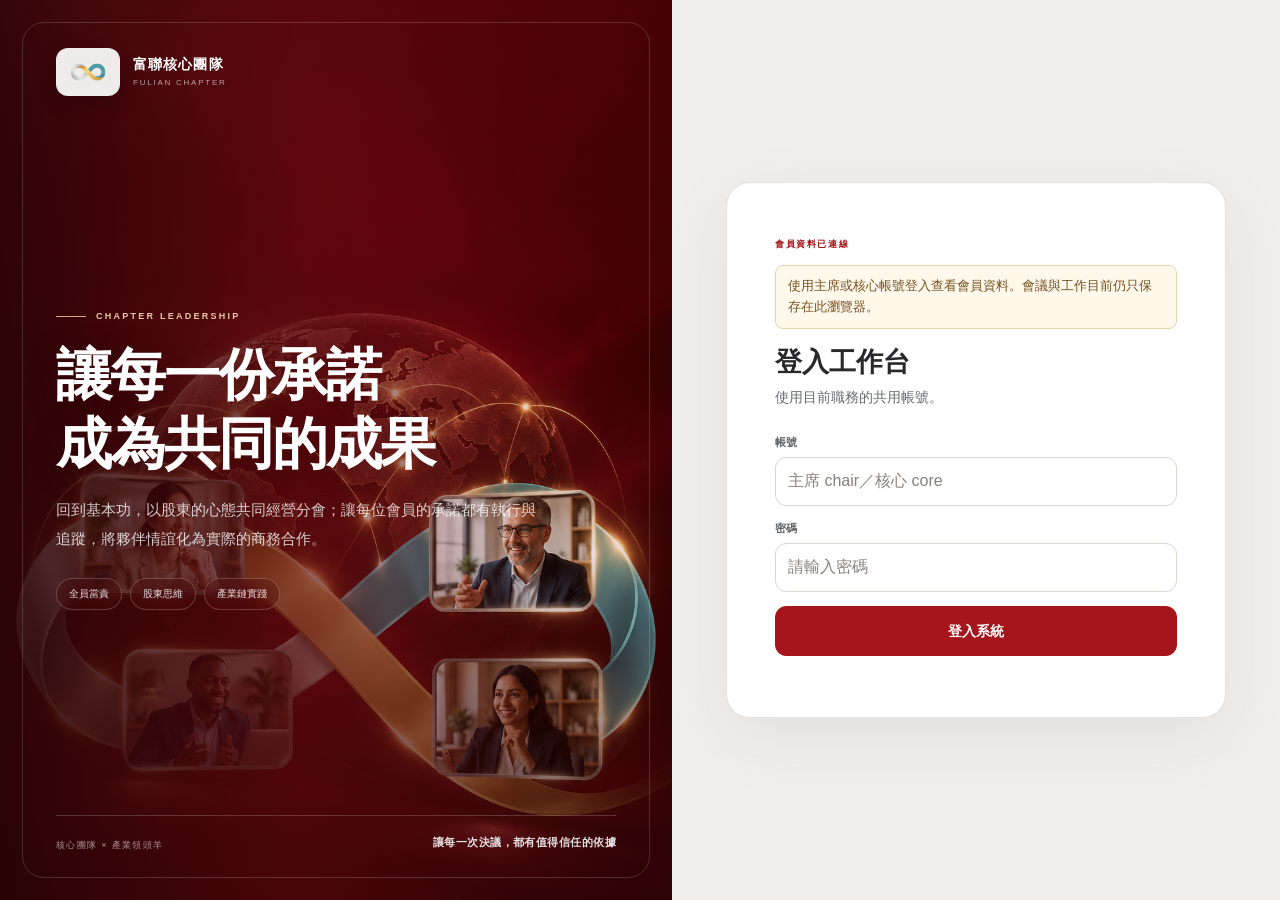
==== dashboard.html @ 9e3bb780 "Add chairman login and read-only member data" ====
<!doctype html>
<html lang="zh-Hant">
<head>
  <meta charset="utf-8"><meta name="viewport" content="width=device-width,initial-scale=1">
  <meta name="theme-color" content="#a91419">
  <meta http-equiv="Content-Security-Policy" content="default-src 'self'; script-src 'self'; style-src 'self'; img-src 'self' data:; connect-src https://fahrblkukuhgveiptufn.supabase.co; form-action 'none'; base-uri 'none'">
  <title>主頁儀表板｜富聯核心團隊</title>
  <link rel="icon" href="assets/images/fulian-favicon.png">
  <link rel="stylesheet" href="member-data.css?v=0825ac26d2aa"><link rel="stylesheet" href="release-preview.css?v=39c7cad80e09">
  <link rel="stylesheet" href="dashboard-base.css?v=181aa69a3d23"><link rel="stylesheet" href="announcement-board.css?v=3326a0ef3b85"><link rel="stylesheet" href="dashboard.css?v=f2880ca22e4e"><link rel="stylesheet" href="work-boards.css?v=79ee6f6ba7a9"><link rel="stylesheet" href="card-details.css?v=7a8b37bf23b4"><link rel="stylesheet" href="meeting-workspace.css?v=5da24da64196">
  <script src="chair-auth.js?v=abb801f273bf" defer></script><script src="member-data.js?v=5502738f359d" defer></script><script src="preview-session.js?v=c86554d1925e" defer></script><script src="card-model.js?v=4b19786f4772" defer></script><script src="power-of-one.js?v=94ed222419ba" defer></script><script src="meeting-model.js?v=e3b89f769939" defer></script><script src="term-kpi.js?v=9efe5528651f" defer></script><script src="consensus-settings.js?v=2dae36c5f604" defer></script><script src="dashboard-store.js?v=588e5dc48e0c" defer></script><script src="training-catalog-snapshot.js?v=cde7b402d5a1" defer></script><script src="calendar-model.js?v=c53b80fc2b59" defer></script><script src="board-model.js?v=e3a85f070fed" defer></script><script src="delete-confirmation.js?v=cc80c4fe2883" defer></script><script src="work-boards.js?v=c94b4dd5fa50" defer></script><script src="card-details.js?v=e7ee0c03b4df" defer></script><script src="meeting-workspace.js?v=da2520cdf93f" defer></script><script src="term-kpi-ui.js?v=50f4f9090bc4" defer></script><script src="home-layout.js?v=fbf6bdad71d6" defer></script><script src="dashboard.js?v=e866b21deeb6" defer></script>
</head>
<body>
  <a class="skip-link" href="#mainContent">跳到頁面內容</a>
  <div class="app-shell" id="appShell">
    <aside class="sidebar" id="sidebar" aria-label="工具列">
      <div class="brand"><img src="assets/images/fulian-favicon.png" alt="富聯分會"><div class="brand-words"><strong>富聯核心團隊</strong><small>工作協作平台</small></div><button class="close-menu" id="closeMenu" aria-label="關閉選單">×</button></div>
      <nav class="main-nav" aria-label="主要功能">
        <p class="nav-label">日常工作</p>
        <a class="nav-item active" href="#home" title="主頁儀表板"><span class="nav-icon">總</span><b>主頁儀表板</b></a>
        <a class="nav-item" href="#tasks" title="工作案件"><span class="nav-icon">工</span><b>工作案件</b><em id="navTasks">0</em></a>
        <a class="nav-item" href="#meetings" title="會議案件"><span class="nav-icon">會</span><b>會議案件</b><em id="navMeetings">0</em></a>
        <a class="nav-item" href="#calendar" title="工作月曆"><span class="nav-icon">曆</span><b>工作月曆</b></a>
        <details class="workspaces-nav" id="workspacesNav"><summary aria-controls="unitNav"><span>各執掌工作區</span><span class="workspace-group-chevron" aria-hidden="true">⌄</span></summary><div id="unitNav"></div></details>
        <p class="nav-label">資源與管理</p>
        <a class="nav-item" href="#members" title="會員狀態"><span class="nav-icon">員</span><b>會員狀態</b></a>
        <a class="nav-item" href="#resources" title="常用資源"><span class="nav-icon">常</span><b>常用資源</b></a>
        <a class="nav-item" href="#updates" title="系統更新"><span class="nav-icon">版</span><b>系統更新</b></a>
        <a class="nav-item" href="#settings" title="系統設定"><span class="nav-icon">設</span><b>系統設定</b></a>
      </nav>
      <div class="sidebar-foot"><span class="user-avatar" aria-hidden="true">人</span><div class="identity-words"><strong data-identity></strong><small data-role></small></div><button id="logout" title="登出">登出</button></div>
    </aside>
    <main class="workspace">
      <header class="topbar">
        <button class="menu-button" id="toggleSidebar" aria-label="收起工具列" aria-expanded="true" aria-controls="sidebar" title="收起工具列"><span aria-hidden="true">☰</span><span class="sidebar-toggle-label" aria-hidden="true">收起選單</span></button>
        <div class="page-heading"><small>富聯分會・核心團隊</small><strong id="pageName">主頁儀表板</strong></div>
        <div class="top-actions">
          <button class="guide-help-button" id="help" title="所在頁面教學"><span class="guide-icon">?</span><span class="tool-label">操作教學</span></button>
          <button class="release-trigger" id="version" title="查看版本更新">v0.6<span class="local-label"> 會員唯讀</span></button>
          <div class="role-switch"><span class="tool-label">登入身分</span><b data-identity></b><span data-role class="role-detail"></span></div>
          <button class="notice" id="bell" aria-label="開啟通知中心" aria-expanded="false" aria-controls="notificationPanel"><svg viewBox="0 0 24 24" aria-hidden="true"><path d="M18 8a6 6 0 0 0-12 0c0 7-3 7-3 9h18c0-2-3-2-3-9M10 21h4"/></svg><span id="noticeCount" hidden></span></button>
          <aside class="notification-panel" id="notificationPanel" hidden aria-label="通知中心"><header><strong>通知中心</strong><button id="readAll" class="text-button">全部已讀</button></header><p class="muted tiny">本機工作提醒</p><div id="notificationList"></div></aside>
        </div>
      </header>
      <div class="storage-alert" id="storageAlert" role="alert" hidden></div>
      <p class="release-preview-note release-preview-bar">會員資料已連線。會議與工作仍只保存在目前瀏覽器，尚未多人同步；可至「系統設定」匯出備份。</p>
      <div class="content" id="mainContent" tabindex="-1">
        <section id="meetingWorkspace" data-section="meeting" aria-label="會議紀錄與工作安排" hidden></section>
        <section id="unitContent" class="unit-content" data-section="units" hidden></section>
        <section class="panel announcement-board" data-section="board" aria-labelledby="boardTitle"><div class="announcement-head"><div><small>TEAM NOTICE BOARD</small><h2 id="boardTitle">核心團隊留言板</h2></div><span>本機保存</span></div><div class="announcement-layout"><form class="announcement-compose" id="messageForm"><label for="messageInput">留下公告、提醒或交接資訊</label><textarea id="messageInput" maxlength="1000" required placeholder="輸入想留給團隊的內容…"></textarea><footer><button type="submit">發布留言</button><small id="messageLength">0／1000</small><span data-identity></span></footer></form><div class="announcement-list" id="messageList" aria-live="polite"></div></div></section>
        <section class="month-hero home-overview" data-section="hero"><div><span class="eyebrow" id="overviewPeriod"></span><h1>工作總覽</h1></div><div class="hero-summary"><div><small>待完成工作</small><strong id="taskCount">0</strong><span>項工作</span></div><div><small>待開會議</small><strong id="meetingCount">0</strong><span>場會議</span></div><div class="warning"><small>需協助</small><strong id="helpCount">0</strong><span>項工作</span></div></div></section>
        <section id="termKpiPanel" class="panel kpi-panel" data-section="kpi" aria-label="本屆 KPI 目標"></section>
        <section id="powerOfOnePanel" class="panel power-panel" data-section="power" aria-label="本期 Power of One"></section>
        <section class="panel status-panel" data-section="members"><div class="panel-head"><div><small>MEMBER STATUS</small><h2>最新會員狀態</h2></div><span class="connection-label">尚未連接</span></div><div class="status-body"><div class="donut empty-donut" aria-label="尚無會員數據"><div><strong>—</strong><span>會員資料待連接</span></div></div><div class="legend"><div><i class="green"></i><span>綠燈</span><strong>—</strong><small>—</small></div><div><i class="yellow"></i><span>黃燈</span><strong>—</strong><small>—</small></div><div><i class="red"></i><span>紅燈</span><strong>—</strong><small>—</small></div><div><i class="black"></i><span>黑燈／灰燈</span><strong>—</strong><small>—</small></div></div></div><div class="panel-note"><b>資料更新：—</b><span>分會整體燈號人數與比例，待連接會員委員會資料。</span></div></section>
        <section class="panel calendar-panel" data-section="calendar"><div class="panel-head"><div><small>WORK CALENDAR</small><h2>工作月曆</h2></div><div class="calendar-tools"><button data-calendar-move="-1" aria-label="上個月">‹</button><button id="calendarToday">今天</button><button data-calendar-move="1" aria-label="下個月">›</button></div></div><div class="calendar-title"><strong id="calendarTitle"></strong><div class="calendar-legend" aria-label="月曆類別顏色"><span data-calendar-kind="task">工作</span><span data-calendar-kind="meeting">會議</span><span data-calendar-kind="activity">活動</span><span data-calendar-kind="regular">例會</span><span data-calendar-kind="training">課程</span></div></div><div class="calendar-layout"><div class="calendar-grid" id="calendarGrid" aria-label="工作月曆"></div><aside class="day-agenda"><h3 id="dayTitle"></h3><div id="dayList"></div><div class="day-actions"><button class="text-button" id="dayTask">＋ 工作</button><button class="text-button" id="dayMeeting">＋ 會議</button></div></aside></div><p class="muted tiny" id="unscheduled"></p><p class="muted tiny" id="trainingCatalogStatus"></p></section>
        <section class="panel cases-panel" data-section="tasks"><div class="panel-head"><div><small>WORK CASES</small><h2>工作案件</h2></div><button class="primary small-button" data-new="task">＋ 新增工作</button></div><div class="list-tools"><input id="taskSearch" type="search" aria-label="搜尋工作" placeholder="搜尋工作、負責職務…"><div class="filters" id="taskFilters"><button data-filter="pending" class="active">待處理</button><button data-filter="mine">我的工作</button><button data-filter="help">需協助</button><button data-filter="done">已完成</button><button data-filter="all">全部</button></div></div><div class="record-list" id="taskList"></div></section>
        <section class="panel cases-panel" data-section="meetings"><div class="panel-head"><div><small>MEETING CASES</small><h2>會議案件</h2></div><button class="primary small-button" data-new="meeting">＋ 新增會議</button></div><div class="list-tools"><input id="meetingSearch" type="search" aria-label="搜尋會議" placeholder="搜尋會議、召集職務…"><select id="meetingFilter" aria-label="會議狀態"><option value="pending">待處理</option><option value="follow">待追蹤</option><option value="done">已結束</option><option value="all">全部</option></select></div><div class="record-list" id="meetingList"></div></section>
        <section class="panel" data-section="resources" hidden><div class="panel-head"><div><small>TEAM RESOURCES</small><h2>常用資源</h2></div><button class="primary small-button" id="newLink">＋ 新增連結</button></div><div id="resourceList"></div></section>
        <section class="panel" data-section="updates" hidden><div class="panel-head"><div><small>RELEASE NOTES</small><h2>系統更新</h2></div></div><article class="release-copy"><h3>共識設定與後續連動</h3><p class="muted">2026-09-23</p><p>活動日期儲存後進月曆；會前會沿用共識時段；交接項目可排序並帶入新會議草稿。Power of One可在議程內直接設定首頁顯示。</p><hr><h3>共識 KPI 與各執掌目標</h3><p class="muted">2026-09-23</p><p>KPI 直接填九項數字，修改後隨會議儲存並更新首頁；各執掌的看見與職務目標分開填寫。</p><hr><h3>留言板移到首頁最上方</h3><p class="muted">2026-09-22</p><p>進入首頁先看核心團隊留言板，其後為工作總覽、本屆 KPI 與 Power of One。</p><hr><h3>首頁閱讀精簡</h3><p class="muted">2026-09-22</p><p>工作總覽改為短列；KPI按分會規模、商務活動、會員經營分組，名稱與數值同列，九項持續可見。</p><hr><h3>本屆 KPI 目標</h3><p class="muted">2026-09-22 · 本機試看</p><p>首頁常駐九項本屆目標。點設定目標即可填寫，未定項目可留空；儲存後同步首頁，修改紀錄保留。此區顯示目標值，尚未接入實績。</p><hr><h3>首頁 Power of One</h3><p class="muted">2026-09-22 · 本機試看</p><p>會議內新增 Power of One 設定。填主題、期間與具體行動，勾選在首頁顯示並儲存後，首頁呈現本期重點；也能查看即將開始、過往設定及來源會議。</p><hr><h3>會議專屬頁面</h3><p class="muted">2026-09-21</p><p>開啟會議後進入完整頁面，議程與紀錄隨頁面展開。可返回原入口，離開前若有未儲存內容會先提醒。</p><hr><h3>看板與卡片刪除防護</h3><p class="muted">2026-09-21 · 本機試看</p><p>看板設定及卡片更多操作新增刪除入口。顯示影響並輸入完整名稱後才可永久刪除；非空看板及會議來源卡片先保護。卡片刪除會同步移除對應工作與月曆項目，目前無復原功能。</p><hr><span class="status-pill blue">v0.5 · 本機試看</span><h3>會議議程與工作安排</h3><p class="muted">2026-09-18</p><p>會前會與會後會開啟即有各執掌議程；每個議程有獨立填寫區，可新增紀錄，按需加入標籤、例會場次及協作單位。儲存後安排進對應執掌的工作區，與工作清單、月曆共用進度，並能回查來源議程。</p><p>會後會模板為可修改起點。本機保存，尚無跨裝置或正式多人協作。</p><hr><span class="status-pill blue">v0.4 · 本機試看</span><h3>卡片詳情與工作區收合</h3><p class="muted">2026-09-17</p><p>卡片採內容／留言與活動的雙欄介面，加入標籤、起訖日期、待辦清單、成員、附件、封面、移動與複製；卡片正面顯示摘要。各執掌工作區可整組收合，預設只占一行。</p><p>本機附件單檔 750 KB、合計 2 MB；大型檔案可附連結。成員與留言尚無正式帳號權限或網路通知。</p><hr><span class="status-pill blue">v0.3 · 本機試看</span><h3>各執掌工作看板</h3><p class="muted">2026-09-17</p><p>主席與七個核心職務各有工作區，可展開看板、成員與設定。建立封面看板、自訂清單、原位新增卡片、拖曳排序及跨欄移動；卡片共用原工作案件與月曆資料。</p><p>本機成員名單不會開通帳號；正式權限與多人同步尚未啟用。</p><hr><span class="status-pill blue">v0.2 · 本機試看</span><h3>主控板與工作總覽</h3><p class="muted">2026-09-12</p><p>延續委員會的可收縮工具列及頂部工具；加入留言板、會員狀態版位、工作月曆、工作與會議案件。</p><ul><li>留言板只保留在主頁，移除左側主選單入口。</li><li>最新會員狀態以分會整體紅綠燈人數與比例為主，預留資料更新日期；未串接時顯示「—」。</li><li>工作與會議可新增、更新並連動月曆；會議可安排保留來源的後續工作。</li></ul><p>留言、案件與資源保存在目前瀏覽器。正式登入、會員資料串接及多人同步尚未啟用。</p><hr><strong>v0.1 · 登入與品牌視覺</strong><p>四類身分試看、無限商機主視覺與本屆主軸文案。</p></article></section>
        <section class="panel" data-section="settings" hidden><div class="panel-head"><div><small>SETTINGS</small><h2>系統設定</h2></div></div><div class="settings-row"><div><h3>本機資料</h3><p class="muted">包含此新版的留言、案件、資源、看板與單位協作名單。</p></div><button class="secondary" id="exportData">匯出備份</button></div><div class="settings-row"><div><h3>首頁排列</h3><p class="muted">按住標題區或 ⠿ 拖移，手機長按；此瀏覽器依所選身分記住排列。</p></div><button class="secondary" id="homeLayoutReset">恢復預設排列</button></div><div class="settings-row"><div><h3>目前身分</h3><p><strong data-identity></strong> · <span data-role></span></p><p class="muted">正式帳號登入；核心職務由本人選擇。會議與工作尚未雲端共用。</p></div></div></section>
      </div>
    </main>
  </div>
  <button class="scrim" id="scrim" aria-label="關閉工具列"></button>
  <dialog id="editor" aria-labelledby="editorTitle"><header class="dialog-head"><div><small id="editorType"></small><h2 id="editorTitle"></h2></div><button class="icon-button" id="closeEditor" aria-label="關閉編輯">×</button></header><form id="editorForm"><div id="editorFields" class="editor-fields"></div><p id="editorError" class="error" role="alert"></p><footer class="dialog-foot"><button type="button" class="danger-button" id="deleteTask" hidden>刪除工作</button><button type="button" class="text-button" id="meetingToTask" hidden>＋ 安排後續工作</button><span></span><button type="button" class="secondary" id="cancelEditor">取消</button><button class="primary" type="submit">儲存</button></footer></form></dialog>
  <dialog id="termKpiEditor" aria-labelledby="termKpiTitle"></dialog>
  <dialog id="cardDetail" aria-label="工作卡片詳情"></dialog>
  <dialog id="boardEditor" aria-labelledby="boardEditorTitle"><header class="dialog-head"><h2 id="boardEditorTitle"></h2><button class="icon-button" id="closeBoardEditor" aria-label="關閉看板編輯">×</button></header><form id="boardEditorForm"><div id="boardEditorFields" class="editor-fields"></div><p id="boardEditorError" class="error" role="alert"></p><footer class="dialog-foot"><button type="button" class="danger-button" id="deleteBoard" hidden>刪除看板</button><button type="button" class="secondary" id="cancelBoardEditor">取消</button><button class="primary" type="submit">儲存</button></footer></form></dialog>
  <dialog id="trainingDialog" aria-labelledby="trainingTitle"><header class="dialog-head"><h2 id="trainingTitle">培訓資訊</h2><button class="icon-button" id="closeTraining" aria-label="關閉培訓資訊">×</button></header><div id="trainingContent" class="help-content"></div></dialog>
  <dialog id="helpDialog" aria-labelledby="helpTitle"><header class="dialog-head"><h2 id="helpTitle">所在頁面教學</h2><button class="icon-button" id="closeHelp" aria-label="關閉教學">×</button></header><div id="helpContent" class="help-content"></div></dialog>
  <p class="toast" id="toast" role="status" hidden></p>
</body>
</html>
---- member-data.css ----
.member-totals{display:flex;gap:10px 18px;align-items:center;flex-wrap:wrap;margin:12px 0}.member-totals>span{font-size:13px}.light-0{color:#1b7251}.light-1{color:#876318}.light-2{color:#b02029}.member-directory{margin-top:14px}.member-directory>summary{cursor:pointer;font-weight:650;padding:10px 0}.member-search{display:grid;gap:6px;max-width:360px;margin:10px 0;font-size:13px}.member-search input{border:1px solid #d9dfe5;border-radius:7px;padding:10px;font:inherit;width:100%}.member-table-scroll{overflow:auto;max-width:100%}.member-table{border-collapse:collapse;width:100%;font-size:13px;white-space:nowrap}.member-table th,.member-table td{padding:10px 12px;border-bottom:1px solid #e8eaed;text-align:right}.member-table th:first-child,.member-table td:nth-child(2){text-align:left}.member-table thead{background:#f4f5f7}.member-table tbody th{font-weight:600}.status-panel{min-width:0}#loginError{color:#a91419;line-height:1.5;font-size:13px}
---- release-preview.css ----
.release-preview-note{margin:12px 0;padding:10px 12px;border:1px solid #e8d2ac;border-radius:8px;background:#fff8eb;color:#755222;font-size:13px;line-height:1.6;overflow-wrap:anywhere}
.release-preview-bar{margin:12px 24px 0;flex-shrink:0}
@media(max-width:640px){.release-preview-bar{margin:10px 12px 0;font-size:12px}}
---- dashboard-base.css ----
:root{--red:#a91419;--red2:#d62d35;--ink:#25272a;--muted:#747980;--line:#e7e5e2;--bg:#f4f3f0;--paper:#fff;--green:#2e8a61;--yellow:#d49a28;--shadow:0 12px 35px rgba(36,31,25,.06)}*{box-sizing:border-box}html{scroll-behavior:smooth}body{margin:0;background:var(--bg);color:var(--ink);font:400 14px/1.6 "Noto Sans TC",sans-serif}.app-shell{min-height:100vh;display:grid;grid-template-columns:278px minmax(0,1fr)}.sidebar{height:100vh;position:sticky;top:0;background:#242628;color:#fff;padding:22px 17px;display:flex;flex-direction:column;overflow:auto;z-index:40}.brand{display:flex;align-items:center;gap:11px;padding:2px 7px 21px;border-bottom:1px solid #3a3d40}.brand-mark{width:42px;height:42px;border-radius:13px;display:grid;place-items:center;background:linear-gradient(145deg,#df383d,#8f1015);font-size:19px;font-weight:800;box-shadow:0 8px 18px #0003}.brand strong,.brand small{display:block}.brand strong{font-size:15px}.brand small{font-size:11px;color:#9ea2a6}.close-menu{display:none;margin-left:auto;border:0;background:none;color:#fff;font-size:25px}.main-nav{margin-top:15px}.nav-label{margin:18px 11px 7px;color:#777d82;font-size:10px;font-weight:800;letter-spacing:.13em}.nav-item{min-height:43px;padding:8px 10px;border-radius:11px;display:grid;grid-template-columns:29px 1fr auto;align-items:center;gap:7px;color:#b8bdc0;text-decoration:none;cursor:pointer}.nav-item b{font-size:13px;font-weight:600}.nav-item:hover,.nav-item.active,.nav-group[open]>summary{background:#34373a;color:#fff}.nav-item.active{box-shadow:inset 3px 0 var(--red2)}.nav-icon{width:25px;height:25px;border-radius:8px;display:grid;place-items:center;border:1px solid #4b4f52;font-size:10px;font-weight:800}.nav-item.active .nav-icon{background:var(--red);border-color:var(--red)}.nav-item em{min-width:20px;height:20px;border-radius:99px;display:grid;place-items:center;background:#4a3134;color:#f1a7ac;font-size:10px;font-style:normal}.nav-item i{font-style:normal;color:#777}.nav-group summary{list-style:none}.nav-group summary::-webkit-details-marker{display:none}.subnav{margin:3px 0 7px 45px;border-left:1px solid #45494c;padding-left:11px;display:grid}.subnav a{padding:8px 7px;color:#aeb2b5;text-decoration:none;font-size:12px;border-radius:7px}.subnav a:hover{color:#fff;background:#303336}.subnav a.disabled{opacity:.48;cursor:default}.subnav small{font-size:9px;color:#777}.role-tag{border:1px solid #66585a;color:#c7a4a6;border-radius:6px;padding:1px 5px;font-size:9px}.sidebar-foot{margin-top:auto;padding:16px 8px 0;border-top:1px solid #3a3d40;display:flex;align-items:center;gap:10px}.user-avatar{width:35px;height:35px;border-radius:50%;display:grid;place-items:center;background:#efe0d9;color:#8d1820;font-weight:800}.sidebar-foot strong,.sidebar-foot small{display:block}.sidebar-foot strong{font-size:12px}.sidebar-foot small{color:#8e9396;font-size:10px}.sidebar-foot button{margin-left:auto;border:0;background:none;color:#8e9396}.workspace{min-width:0}.topbar{height:72px;position:sticky;top:0;z-index:30;background:#f4f3f0e8;backdrop-filter:blur(16px);border-bottom:1px solid #e3e0dc;display:flex;align-items:center;padding:0 32px}.menu-button{display:none;border:0;background:none;font-size:20px}.page-heading small,.page-heading strong{display:block}.page-heading small{font-size:10px;color:var(--muted)}.page-heading strong{font-size:16px}.top-actions{margin-left:auto;display:flex;align-items:center;gap:12px}.demo-badge{background:#f5e4c7;color:#8a5e19;border-radius:99px;padding:5px 9px;font-size:10px;font-weight:800}.role-switch{display:flex;align-items:center;gap:7px;color:var(--muted);font-size:11px}.role-switch select{border:1px solid #ddd9d4;background:#fff;border-radius:9px;padding:7px 26px 7px 9px;font:600 12px inherit}.notice{width:36px;height:36px;border:1px solid #ddd9d4;border-radius:10px;background:#fff;color:#777;position:relative}.notice span{position:absolute;right:-4px;top:-5px;min-width:17px;height:17px;border-radius:20px;background:var(--red2);color:#fff;font-size:9px;display:grid;place-items:center}.content{max-width:1500px;margin:auto;padding:28px 32px 70px}.month-hero{border-radius:22px;background:linear-gradient(125deg,#761015,#aa151b 64%,#c52327);color:#fff;padding:30px 34px;display:flex;align-items:center;justify-content:space-between;gap:30px;box-shadow:0 18px 42px #8d171c26;position:relative;overflow:hidden}.month-hero:after{content:"07";position:absolute;right:35%;top:-69px;font-size:210px;line-height:1;font-weight:800;color:#fff1}.eyebrow{font-size:9px;letter-spacing:.18em;color:#f2babd;font-weight:800}.month-hero h1{font-size:clamp(28px,3vw,42px);line-height:1.2;margin:7px 0}.month-hero p{margin:0;color:#f0cfd1}.hero-summary{display:flex;position:relative;z-index:1;border:1px solid #ffffff29;background:#ffffff13;border-radius:17px;padding:14px}.hero-summary>div{min-width:112px;padding:3px 17px;border-right:1px solid #ffffff25}.hero-summary>div:last-child{border:0}.hero-summary small,.hero-summary span{display:block;color:#e9c7c9;font-size:10px}.hero-summary strong{font-size:28px}.hero-summary .warning strong{color:#ffd173}.metrics{display:grid;grid-template-columns:repeat(4,1fr);gap:14px;margin:18px 0}.metrics article{background:#fff;border:1px solid var(--line);border-radius:16px;padding:18px;display:flex;align-items:center;gap:13px;box-shadow:var(--shadow)}.metric-icon{width:42px;height:42px;border-radius:13px;display:grid;place-items:center;font-weight:800;background:#f0eded}.metric-icon.members{background:#eee9f7;color:#7259a3}.metric-icon.renewal{background:#f8e9e9;color:var(--red)}.metric-icon.applicant{background:#e9f4ef;color:#247654}.metric-icon.care{background:#fff1d8;color:#9c6716}.metrics small,.metrics strong,.metrics p{display:block}.metrics small{color:var(--muted);font-size:11px}.metrics strong{font-size:25px;line-height:1.2}.metrics p{font-size:10px;color:#8b9095;margin:3px 0 0}.dashboard-grid{display:grid;grid-template-columns:minmax(0,1.12fr) minmax(370px,.88fr);gap:16px}.panel{background:#fff;border:1px solid var(--line);border-radius:18px;padding:22px;box-shadow:var(--shadow)}.panel-head{display:flex;align-items:flex-start;gap:15px;margin-bottom:18px}.panel-head>div:first-child{margin-right:auto}.panel-head small{font-size:9px;letter-spacing:.13em;color:#a4a0a0;font-weight:800}.panel-head h2{font-size:18px;margin:2px 0}.panel-head button,.panel-head>span{border:0;background:none;color:var(--red);font:700 11px inherit;padding:6px;cursor:pointer}.status-body{display:flex;align-items:center;gap:36px;padding:4px 16px 14px}.donut{width:160px;height:160px;flex:0 0 160px;border-radius:50%;display:grid;place-items:center;background:conic-gradient(var(--green) 0 51%,var(--yellow) 51% 81%,#c94147 81% 94%,#36393d 94%);position:relative}.donut:before{content:"";position:absolute;inset:22px;background:#fff;border-radius:50%}.donut div{position:relative;text-align:center}.donut strong,.donut span{display:block}.donut strong{font-size:31px;line-height:1.1}.donut span{font-size:10px;color:var(--muted)}.legend{flex:1;display:grid;gap:9px}.legend>div{display:grid;grid-template-columns:10px 1fr 30px 36px;gap:8px;align-items:center;border-bottom:1px solid #f0eeeb;padding:6px 0}.legend i{width:8px;height:8px;border-radius:50%}.legend i.green{background:var(--green)}.legend i.yellow{background:var(--yellow)}.legend i.red{background:#c94147}.legend i.black{background:#36393d}.legend span{font-size:12px}.legend strong{font-size:14px}.legend small{font-size:10px;color:var(--muted)}.panel-note{background:#f7f5f2;border-radius:11px;padding:11px 13px;font-size:11px}.panel-note b{color:var(--red);margin-right:8px}.panel-note span{color:#696d72}.timeline{list-style:none;padding:0;margin:0}.timeline li{display:grid;grid-template-columns:55px 1fr auto;gap:13px;align-items:center;padding:11px 0;border-bottom:1px solid #efedea}.timeline li:last-child{border:0}.timeline time{border-right:1px solid var(--line);font-size:9px;color:var(--muted)}.timeline time b{display:block;font-size:21px;line-height:1;color:var(--ink)}.timeline strong{display:block;font-size:12px}.timeline p{margin:2px 0;color:var(--muted);font-size:10px}.timeline li>span{font-size:9px;border-radius:99px;background:#f1f0ed;color:#777;padding:4px 7px}.timeline .urgent>span{background:#fae4e4;color:#a21e25}.timeline .urgent time b{color:var(--red)}.cases-panel{margin-top:16px;padding-bottom:14px}.filters{display:flex;gap:4px}.filters button{border:1px solid transparent!important;border-radius:8px!important;color:#777!important}.filters button.active{background:#f8e9e9!important;color:var(--red)!important}.case-row{display:grid;grid-template-columns:1.3fr .9fr 1fr .55fr .8fr;gap:12px;align-items:center;padding:13px 10px;border-top:1px solid #efedea}.case-row.header{padding-top:7px;border:0;background:#f7f6f4;border-radius:9px;color:#8b8e92;font-size:10px}.case-row>div:first-child{display:grid;grid-template-columns:auto 1fr;column-gap:9px;align-items:center}.case-row>div:first-child strong{font-size:12px}.case-row>div:first-child small{grid-column:2;color:var(--muted);font-size:10px}.case-type{grid-row:1/3;border-radius:7px;padding:5px 7px;font-size:9px}.renewal-type{background:#f7e5e6;color:#a71a22}.care-type{background:#e6f0f7;color:#2b6c9f}.new-type{background:#e4f2eb;color:#287251}.status-pill{justify-self:start;border-radius:99px;padding:5px 8px;font-size:9px}.status-pill.amber{background:#fff0d4;color:#91611c}.status-pill.blue{background:#e6f0f7;color:#2b6c9f}.status-pill.gray{background:#efefed;color:#686b6e}.people{display:flex;align-items:center}.people i,.avatar-stack i{width:27px;height:27px;border:2px solid #fff;border-radius:50%;display:grid;place-items:center;background:#ece2df;color:#7b292d;font-size:9px;font-style:normal;font-weight:800;margin-left:-5px}.people i:first-child{margin-left:0}.people i.empty{background:#f5f4f1;color:#999}.people small{font-size:9px;color:var(--muted);margin-left:6px}.case-row time{font-size:11px}.case-row time.due{color:var(--red);font-weight:800}.case-row>a,.case-row>button{justify-self:start;border:0;border-radius:8px;padding:7px 9px;background:#f5e8e8;color:var(--red);font:700 10px inherit;text-decoration:none;cursor:pointer}.view-all{display:block;margin:12px auto 0;border:0;background:none;color:var(--red);font:700 11px inherit}.lower-grid{display:grid;grid-template-columns:1.15fr .85fr .7fr;gap:16px;margin-top:16px}.date-chip{background:#f5e8e8!important;color:var(--red)!important;border-radius:8px;padding:5px 8px!important}.meeting-list{display:grid}.meeting-list label{display:flex;align-items:center;gap:10px;padding:9px 0;border-top:1px solid #efedea}.meeting-list input{width:17px;height:17px;accent-color:var(--green)}.meeting-list span{flex:1}.meeting-list b,.meeting-list small{display:block}.meeting-list b{font-size:11px}.meeting-list small{font-size:9px;color:var(--muted)}.meeting-list em{font-style:normal;font-size:9px;color:#888}.committee-summary{display:grid;grid-template-columns:repeat(3,1fr);gap:7px}.committee-summary div{background:#f6f4f1;border-radius:10px;padding:10px;text-align:center}.committee-summary strong,.committee-summary small{display:block}.committee-summary strong{font-size:21px}.committee-summary small{font-size:9px;color:var(--muted)}.workload{margin-top:15px;display:grid;grid-template-columns:1fr auto;align-items:center;font-size:10px}.workload b{color:var(--red)}.workload i,.mini-progress i{grid-column:1/3;height:6px;background:#eeeae6;border-radius:99px;overflow:hidden;margin-top:6px}.workload em,.mini-progress em{display:block;width:64%;height:100%;background:var(--red);border-radius:99px}.assignment{display:flex;align-items:center;margin-top:14px}.avatar-stack{display:flex}.assignment p{font-size:9px;color:var(--muted);margin-left:9px}.learning-panel{background:linear-gradient(145deg,#2b2d30,#222426);color:#fff}.learning-panel>small{color:#e6a8aa;font-size:9px}.learning-panel h2{margin:4px 0}.learning-panel p{font-size:10px;color:#b4b7b9}.mini-progress{display:grid;grid-template-columns:1fr auto;font-size:9px;margin:14px 0}.mini-progress i{background:#484b4e}.mini-progress em{width:0;background:#dc3a40}.learning-panel a{display:block;color:#fff;text-decoration:none;font-size:11px;font-weight:700}.scrim{display:none}.committee-mode .vp-only,.committee-mode .vp-only-card{display:none}
@media(max-width:1180px){.app-shell{grid-template-columns:245px 1fr}.dashboard-grid{grid-template-columns:1fr}.lower-grid{grid-template-columns:1fr 1fr}.learning-panel{grid-column:1/3}.month-hero{align-items:flex-start;flex-direction:column}.hero-summary{align-self:stretch}.hero-summary>div{flex:1}.case-row{grid-template-columns:1.25fr .9fr 1fr .6fr}.case-row>*:last-child{grid-column:2/5}.case-row.header span:last-child{display:none}}
@media(max-width:800px){.app-shell{display:block}.sidebar{position:fixed;left:0;width:min(86vw,310px);transform:translateX(-100%);transition:.25s}.sidebar.open{transform:none}.close-menu,.menu-button{display:block}.topbar{height:64px;padding:0 15px}.page-heading{margin-left:8px}.role-switch{font-size:0}.content{padding:16px 13px 55px}.metrics{grid-template-columns:1fr 1fr}.status-body{padding:0;gap:18px}.lower-grid{grid-template-columns:1fr}.learning-panel{grid-column:auto}.scrim.show{display:block;position:fixed;inset:0;background:#0007;z-index:35}.month-hero{padding:24px}.hero-summary{overflow:auto}.hero-summary>div{min-width:100px}.case-table{overflow:auto}.case-row{min-width:760px}.filters{display:none}}
@media(max-width:520px){.demo-badge,.notice{display:none}.month-hero h1{font-size:27px}.month-hero p{font-size:12px}.metrics{gap:9px}.metrics article{padding:13px;gap:9px}.metric-icon{width:36px;height:36px}.metrics strong{font-size:21px}.status-body{align-items:flex-start}.donut{width:125px;height:125px;flex-basis:125px}.donut:before{inset:18px}.legend>div{grid-template-columns:9px 1fr 22px}.legend small{display:none}.panel{padding:17px}.hero-summary>div{padding:2px 11px}}
@media(prefers-reduced-motion:reduce){*{transition:none!important;scroll-behavior:auto!important}}
.committee-mode .dashboard-grid{grid-template-columns:1fr}
---- announcement-board.css ----
.announcement-board {
  margin: 18px 0;
  padding: 0;
  overflow: hidden;
}

.announcement-head {
  display: flex;
  align-items: center;
  gap: 16px;
  padding: 20px 22px;
  border-bottom: 1px solid var(--line);
}

.announcement-head > div { margin-right: auto; }
.announcement-head small { color: #a4a0a0; font-size: 9px; font-weight: 800; letter-spacing: .13em; }
.announcement-head h2 { margin: 2px 0; font-size: 18px; }

.announcement-head > span {
  padding: 6px 10px;
  border-radius: 999px;
  background: #f5e8e8;
  color: var(--red);
  font-size: 10px;
  font-weight: 800;
}

.announcement-layout {
  display: grid;
  grid-template-columns: minmax(300px, .75fr) minmax(0, 1.25fr);
  min-height: 210px;
}

.announcement-compose {
  padding: 20px 22px;
  background: #faf9f7;
  border-right: 1px solid var(--line);
}

.announcement-compose label { display: block; color: var(--muted); font-size: 11px; font-weight: 700; }

.announcement-compose textarea {
  width: 100%;
  min-height: 106px;
  margin-top: 8px;
  padding: 13px 14px;
  resize: vertical;
  border: 1px solid #ddd8d4;
  border-radius: 12px;
  background: #fff;
  color: var(--ink);
  font: 500 13px/1.7 "Noto Sans TC", sans-serif;
  outline: none;
}

.announcement-compose textarea:focus { border-color: #bd7377; box-shadow: 0 0 0 3px #a9141912; }

.announcement-compose footer {
  display: flex;
  align-items: center;
  gap: 10px;
  margin-top: 10px;
}

.announcement-compose footer small { color: var(--muted); font-size: 9px; }
.announcement-compose footer span { margin-left: auto; color: #a5a0a0; font-size: 9px; }

.announcement-compose button {
  border: 0;
  border-radius: 10px;
  padding: 9px 14px;
  background: var(--red);
  color: #fff;
  font: 800 11px "Noto Sans TC", sans-serif;
  cursor: pointer;
}

.announcement-list { display: grid; align-content: start; max-height: 330px; overflow: auto; }

.announcement-item {
  display: grid;
  grid-template-columns: 38px minmax(0, 1fr) auto;
  gap: 12px;
  padding: 17px 20px;
  border-bottom: 1px solid #efedea;
}

.announcement-item:last-child { border-bottom: 0; }
.announcement-avatar { width: 38px; height: 38px; border-radius: 12px; display: grid; place-items: center; background: #f3e3e1; color: var(--red); font-weight: 900; }
.announcement-meta { display: flex; align-items: baseline; gap: 7px; }
.announcement-meta strong { font-size: 12px; }
.announcement-meta span, .announcement-meta time { color: var(--muted); font-size: 9px; }
.announcement-item p { margin: 5px 0 0; white-space: pre-wrap; overflow-wrap: anywhere; color: #4e4b4d; font-size: 12px; line-height: 1.7; }

.announcement-delete {
  align-self: start;
  border: 0;
  background: none;
  color: #aaa3a3;
  font: 700 10px "Noto Sans TC", sans-serif;
  cursor: pointer;
}

.announcement-delete:hover { color: var(--red); }
.announcement-empty { padding: 54px 20px; text-align: center; color: var(--muted); }
.announcement-empty b { display: block; margin-bottom: 4px; color: var(--ink); font-size: 15px; }

@media (max-width: 850px) {
  .announcement-layout { grid-template-columns: 1fr; }
  .announcement-compose { border-right: 0; border-bottom: 1px solid var(--line); }
}

@media (max-width: 560px) {
  .announcement-head { align-items: flex-start; }
  .announcement-item { grid-template-columns: 36px minmax(0, 1fr); }
  .announcement-delete { grid-column: 2; justify-self: start; padding: 0; }
  .announcement-compose footer { flex-wrap: wrap; }
  .announcement-compose footer span { order: 3; width: 100%; margin-left: 0; }
}
---- dashboard.css ----
/* The committee dashboard is the visual base; this file adapts the chair workflow. */
body{font-family:"Noto Sans TC","PingFang TC","Microsoft JhengHei",sans-serif}button,input,select,textarea{font:inherit}button,a{touch-action:manipulation}button{cursor:pointer}button:disabled{cursor:not-allowed;opacity:.5}[hidden]{display:none!important}:focus-visible{outline:3px solid #b9495077;outline-offset:3px}h2,h3{overflow-wrap:anywhere}a{color:var(--red)}.skip-link{position:fixed;top:-70px;left:15px;z-index:150;background:white;padding:12px}.skip-link:focus{top:10px}
.brand img{width:56px;height:42px;object-fit:contain;background:#f7f5f2;border-radius:12px;padding:4px 5px;flex:0 0 56px}.brand-words{min-width:0}.sidebar{overflow-y:auto}.sidebar-foot{margin-top:auto;padding-top:16px}.main-nav{padding-bottom:30px}.sidebar-foot .user-avatar{flex-shrink:0}.sidebar-foot button{min-height:44px;cursor:pointer;color:#b8bdc0}.identity-words{min-width:0}.identity-words strong{overflow-wrap:anywhere}.menu-button{display:block;width:36px;height:36px;border-radius:9px;margin-right:12px;color:#62666b}.menu-button:hover{background:#e9e6e2}.notice{display:grid;place-items:center;cursor:pointer}.notice svg{width:18px;height:18px;fill:none;stroke:currentColor;stroke-width:1.7;stroke-linecap:round}.top-actions button{white-space:nowrap}.guide-help-button{display:flex;align-items:center;gap:6px;background:#fff;border:1px solid #ddd9d4;border-radius:9px;padding:7px 10px;color:#5e6166;font-size:11px;min-height:36px}.guide-icon{display:grid;place-items:center;border:1px solid #9b9995;border-radius:50%;width:17px;height:17px;font-size:11px}.release-trigger{border:1px solid #e3d6d7;background:#fff7f7;color:var(--red);border-radius:9px;padding:7px 9px;font-weight:700;font-size:10px;min-height:36px}.role-switch{max-width:230px;gap:5px}.role-switch b{color:var(--ink)}.role-detail{font-size:10px}.page-heading{min-width:85px}.top-actions{gap:10px}
.app-shell.compact{grid-template-columns:84px minmax(0,1fr)}.compact .sidebar{padding-left:10px;padding-right:10px}.compact .brand{padding:2px 0 21px;justify-content:center}.compact .brand img{width:45px;flex-basis:45px}.compact .brand-words,.compact .nav-item b,.compact .nav-item em,.compact .identity-words,.compact .user-avatar{display:none}.compact .nav-item{display:flex;justify-content:center;min-height:43px}.compact .nav-label{font-size:9px;letter-spacing:0;text-align:center;margin:17px 0 7px}.compact .sidebar-foot{padding-left:0;padding-right:0;justify-content:center}.compact .sidebar-foot button{margin:0;font-size:11px}
.content{display:grid;gap:18px}.month-hero:after{content:none}.month-hero h1{font-size:clamp(27px,2.5vw,38px)}.hero-summary>div{min-width:98px}.announcement-board,.cases-panel{margin:0}.announcement-board{padding:0}.announcement-head h2{margin:2px 0}.announcement-compose textarea{font-family:inherit}.announcement-compose button{font-family:inherit;min-height:40px}.announcement-empty{display:grid;place-content:center;height:100%;min-height:180px}.announcement-item{grid-template-columns:36px minmax(0,1fr)}.announcement-meta{flex-wrap:wrap}.announcement-item p{overflow-wrap:anywhere}.status-panel .panel-head{margin-bottom:12px}.empty-donut{background:#eeeae6}.legend strong,.legend small{color:#8d9196}.connection-label{color:#8b8171!important;background:#f5f2ed!important;border-radius:99px;font-size:10px!important;padding:5px 10px!important;cursor:default!important}.status-body{max-width:720px;gap:40px}.panel-note{margin-top:10px}.panel-head{align-items:center}.panel-head .primary{background:var(--red);color:#fff;border:0;white-space:nowrap}.primary,.secondary{border:0;border-radius:10px;min-height:42px;padding:10px 15px;font-size:12px;font-weight:600}.primary{background:var(--red);color:#fff}.primary:hover{background:#901217}.secondary{background:#f0eeeb;color:#555}.small-button{min-height:36px!important;padding:8px 12px!important;font-size:11px!important}.text-button{background:none;border:0;color:var(--red);font-size:12px;min-height:36px;padding:7px 4px}.muted{color:var(--muted)}.tiny{font-size:11px}.empty-state{text-align:center;padding:30px 15px;color:var(--muted);font-size:12px}.empty-state strong{display:block;color:#53565b;margin-bottom:4px;font-size:14px}.list-tools{display:flex;gap:12px;align-items:center;flex-wrap:wrap;margin-bottom:14px}.list-tools input,.list-tools select{min-height:38px;border:1px solid #ddd8d4;border-radius:9px;padding:8px 11px;font-size:12px;background:#fff;max-width:100%}.list-tools input{width:240px}.filters{flex-wrap:wrap}.filters button{min-height:36px;padding:6px 9px;font-size:11px;background:none;cursor:pointer;border:0}.record-header,.record-row{display:grid;grid-template-columns:minmax(0,2fr) .7fr 1fr .85fr .55fr;gap:14px;align-items:center;padding:14px 10px}.record-header{background:#f7f6f4;border-radius:9px;color:#8b8e92;font-size:10px;padding-top:9px;padding-bottom:9px}.record-row{border-bottom:1px solid #efedea;font-size:12px}.record-row:last-child{border-bottom:0}.record-title{min-width:0}.record-title strong{display:block;overflow-wrap:anywhere}.record-title small{display:block;color:var(--muted);font-size:10px;margin-top:3px;overflow-wrap:anywhere}.record-row>button{justify-self:end;font-size:11px;background:#f5e8e8;color:var(--red);border:0;border-radius:8px;padding:8px 10px;min-height:36px}.record-row time{font-size:11px}.record-row time.overdue{color:var(--red)}.pill{padding:4px 8px;border-radius:99px;background:#efefed;color:#686b6e;font-size:10px;justify-self:start;white-space:nowrap}.pill.progress{background:#e6f0f7;color:#2b6c9f}.pill.help{background:#fff0d4;color:#91611c}.pill.done{background:#e5f2ea;color:#26734d}
.calendar-tools{display:flex;gap:6px}.calendar-tools button{min-width:34px;min-height:34px!important;border:1px solid #e7e5e2!important;border-radius:8px;font-size:13px!important;background:white!important}.calendar-title{display:flex;justify-content:space-between;gap:12px;margin-bottom:14px}.calendar-title>strong{font-size:17px}.calendar-legend{display:flex;gap:13px;align-items:center;color:var(--muted);font-size:10px}.calendar-legend span:before{content:"";width:6px;height:6px;background:#8f8a85;display:inline-block;border-radius:50%;margin-right:5px}.calendar-layout{display:grid;grid-template-columns:minmax(0,1fr) 215px;gap:18px}.calendar-grid{display:grid;grid-template-columns:repeat(7,minmax(0,1fr));gap:1px;background:#e9e5e0;border:1px solid #e9e5e0;border-radius:11px;overflow:hidden}.weekday{background:#f7f5f2;color:var(--muted);text-align:center;font-size:11px;padding:8px}.calendar-day{background:white;min-height:83px;padding:7px 5px;text-align:left;vertical-align:top;border:0;color:#50545a;display:flex;flex-direction:column;gap:3px;min-width:0;cursor:pointer}.calendar-day.outside{background:#faf9f7;color:#c8c4bf}.calendar-day.selected{box-shadow:inset 0 0 0 2px #a91419;background:#fff7f7}.calendar-day.today>.day-number{background:#a91419;color:#fff;border-radius:50%;width:23px;height:23px;text-align:center}.day-number{font-size:11px;line-height:23px}.day-tag{max-width:100%;overflow:hidden;text-overflow:ellipsis;white-space:nowrap;font-size:9px;background:#f7e8e8;color:#9c252b;padding:2px 4px;border-radius:4px}.day-agenda{border-left:1px solid var(--line);padding-left:18px}.day-agenda h3{font-size:14px;margin:0 0 12px}.agenda-entry{display:block;width:100%;text-align:left;border:1px solid #ebe5df;border-radius:9px;background:#faf9f7;padding:10px;margin-bottom:8px;color:var(--ink)}.agenda-entry strong{display:block;font-size:12px;overflow-wrap:anywhere}.agenda-entry small{display:block;font-size:10px;color:var(--muted);margin-top:3px}.day-actions{display:flex;gap:14px}.day-more{font-size:9px;color:var(--muted)}
.notification-panel{position:absolute;right:25px;top:63px;width:min(360px,calc(100vw - 26px));max-height:70vh;overflow:auto;background:white;border:1px solid var(--line);border-radius:15px;box-shadow:0 20px 55px #25252525;padding:18px}.notification-panel header{display:flex;align-items:center;justify-content:space-between;gap:10px}.notification-panel header strong{font-size:15px}.notice-item{display:block;width:100%;background:#faf7f5;border:1px solid var(--line);border-radius:9px;padding:12px;text-align:left;margin-top:8px;color:var(--ink)}.notice-item strong{display:block;font-size:12px}.notice-item small{font-size:10px;color:var(--muted)}
dialog{border:1px solid var(--line);padding:0;border-radius:20px;box-shadow:0 30px 80px #0004;width:min(640px,calc(100vw - 28px));max-height:calc(100svh - 36px);overflow:auto;color:var(--ink)}dialog::backdrop{background:#19171788;backdrop-filter:blur(3px)}.dialog-head{display:flex;align-items:center;justify-content:space-between;gap:20px;padding:22px 25px 17px;border-bottom:1px solid var(--line)}.dialog-head h2{font-size:21px;margin:2px 0}.dialog-head small{font-size:10px;color:var(--red)}.icon-button{background:#f4f1ef;border:0;border-radius:50%;width:36px;height:36px;font-size:24px;color:#777;flex-shrink:0}#editorForm{padding:22px 25px}.editor-fields{display:grid;grid-template-columns:1fr 1fr;gap:15px}.editor-fields label{display:grid;gap:6px;color:#5f6265;font-size:12px;font-weight:600}.editor-fields .full{grid-column:1/-1}.editor-fields input,.editor-fields select,.editor-fields textarea{width:100%;padding:11px 12px;border:1px solid #dcd8d4;border-radius:10px;background:#fff;color:var(--ink);font:inherit;font-size:14px;min-height:44px}.editor-fields textarea{min-height:110px;resize:vertical}.dialog-foot{display:flex;align-items:center;gap:8px;margin-top:20px}.dialog-foot>span{flex:1}.source-note{grid-column:1/-1;font-size:11px;color:var(--muted);border-radius:10px;background:#f7f5f2;padding:12px}.history-line{font-size:10px;margin-top:6px;color:var(--muted)}.error{color:#a91419;font-size:12px}.error:empty{display:none}.help-content{padding:20px 25px;font-size:13px;line-height:1.9}.help-content ul{padding-left:20px}.help-content h3{margin:0 0 10px}.help-content li{margin-bottom:10px}.settings-row{display:flex;align-items:center;justify-content:space-between;gap:20px;border-top:1px solid var(--line);padding:18px 0}.settings-row h3{margin:0;font-size:15px}.settings-row p{font-size:12px}.release-copy{max-width:780px;font-size:13px;line-height:1.9}.resource-item{display:flex;align-items:center;justify-content:space-between;gap:12px;padding:15px 0;border-top:1px solid var(--line)}.resource-item a{font-size:14px;overflow-wrap:anywhere}.resource-item small{display:block;color:var(--muted);font-size:11px}.storage-alert{padding:12px 32px;background:#fff0dc;color:#8c391c;font-size:12px}.toast{position:fixed;left:50%;bottom:24px;transform:translateX(-50%);border-radius:10px;padding:11px 17px;background:#282626;color:white;font-size:12px;z-index:120;max-width:90vw}.scrim{border:0}
@media(max-width:1180px){.topbar{padding:0 22px}.role-detail,.local-label{display:none}.calendar-layout{grid-template-columns:minmax(0,1fr) 180px}.hero-summary{width:100%}.hero-summary>div{min-width:0}}
@media(max-width:1000px){.calendar-layout{grid-template-columns:1fr}.day-agenda{border-left:0;padding:15px 0 0;border-top:1px solid var(--line)}#dayList{display:flex;gap:8px;flex-wrap:wrap}.agenda-entry{width:auto;min-width:160px;max-width:100%}.announcement-layout{grid-template-columns:1fr}.announcement-compose{border-right:0;border-bottom:1px solid var(--line)}.role-switch .tool-label{display:none}}
@media(max-width:800px){.app-shell.compact{display:block}.sidebar{height:100svh}.compact .sidebar{padding:22px 17px}.compact .brand-words,.compact .nav-item b,.compact .nav-item em,.compact .identity-words,.compact .user-avatar{display:block}.compact .nav-item{display:grid}.compact .nav-label{text-align:left;margin:18px 11px 7px;font-size:10px}.topbar{height:auto;min-height:64px;padding:10px 13px;flex-wrap:wrap;gap:7px}.menu-button{margin-right:0}.page-heading{margin-left:0}.page-heading strong{font-size:14px}.page-heading small{font-size:9px}.top-actions{gap:7px}.role-switch{font-size:11px}.guide-help-button{min-height:36px;padding:6px 8px}.guide-help-button .tool-label{display:none}.notification-panel{right:12px;top:60px}.notice{display:grid}.release-trigger{font-size:10px}.month-hero{padding:24px}.hero-summary{padding:10px}.hero-summary>div{min-width:0;padding:2px 10px}.hero-summary strong{font-size:25px}.hero-summary small{font-size:9px}.content{gap:15px}.filters{display:flex}.list-tools{display:grid;grid-template-columns:1fr}.list-tools input{width:100%}.record-header{display:none}.record-row{grid-template-columns:minmax(0,1fr) auto;gap:9px;padding:15px 0}.record-title{grid-column:1}.record-row .pill{grid-column:2;grid-row:1;justify-self:end}.record-row .record-owner{font-size:11px}.record-row time{grid-column:1}.record-row>button{grid-column:2;grid-row:2/4}.calendar-day{min-height:67px;padding:5px 3px}.calendar-title{flex-wrap:wrap}.status-body{gap:18px}.panel-head{gap:10px}.panel-head h2{font-size:17px}.editor-fields{grid-template-columns:1fr}.editor-fields .full{grid-column:auto}.dialog-foot{flex-wrap:wrap}.dialog-foot #meetingToTask{width:100%;text-align:left}.dialog-head,#editorForm{padding:18px}.settings-row{flex-wrap:wrap}}
@media(max-width:450px){.top-actions{width:100%;margin-left:0;justify-content:flex-end}.topbar{column-gap:8px}.guide-help-button .tool-label{display:inline}.role-switch{margin-right:auto;order:-1}.page-heading{flex:1}.hero-summary span{font-size:9px}.announcement-head{padding:17px}.announcement-compose{padding:17px}.announcement-head>span{font-size:9px}.donut{width:112px;height:112px;flex-basis:112px}.status-body{gap:15px}.legend span{font-size:11px}.day-tag{font-size:8px;max-width:39px}.calendar-legend{gap:9px}.calendar-day{min-height:69px}.panel{padding:17px}.announcement-board{padding:0}.notification-panel{top:108px}.brand strong{font-size:14px}}



/* Calendar categories share one palette across legend, date tags and daily entries. */
.calendar-panel [data-calendar-kind="task"]{--category-ink:#9a4c0b;--category-bg:#fff2df;--category-accent:#c86b12}
.calendar-panel [data-calendar-kind="meeting"]{--category-ink:#1d56a1;--category-bg:#eaf2ff;--category-accent:#3478ce}
.calendar-panel [data-calendar-kind="regular"]{--category-ink:#13644b;--category-bg:#e5f4ed;--category-accent:#238665}
.calendar-panel [data-calendar-kind="training"]{--category-ink:#6d3da0;--category-bg:#f2eafa;--category-accent:#8856b7}
.calendar-legend{flex-wrap:wrap;gap:7px}
.calendar-legend span{display:inline-flex;align-items:center;white-space:nowrap;padding:4px 7px;border-radius:6px;background:var(--category-bg);color:var(--category-ink);font-size:11px;font-weight:600}
.calendar-legend span:before{background:var(--category-accent);width:7px;height:7px;flex:none}
.day-tag[data-calendar-kind]{background:var(--category-bg);color:var(--category-ink);border-left:3px solid var(--category-accent);font-size:10px}
.agenda-entry[data-calendar-kind]{background:var(--category-bg);color:var(--category-ink);border-color:var(--category-bg);border-left:3px solid var(--category-accent)}
.agenda-entry[data-calendar-kind] small{color:var(--category-ink)}
.day-tag.cancelled,.agenda-entry.cancelled strong{text-decoration:line-through}
@media(max-width:450px){.day-tag[data-calendar-kind]{font-size:9px;max-width:100%;padding:2px 3px;border-left-width:2px}.calendar-legend{gap:5px}.calendar-legend span{padding:4px 6px}}

/* D91: hide the full desktop sidebar so the workspace receives its width. */
@media(min-width:801px){.app-shell.compact{grid-template-columns:minmax(0,1fr)}.app-shell.compact .sidebar{display:none}}
#toggleSidebar{display:inline-flex;align-items:center;justify-content:center;gap:7px;width:auto;min-width:36px;padding:0 10px;flex-shrink:0}
#toggleSidebar .sidebar-toggle-label{font-size:12px;font-weight:600;white-space:nowrap}
@media(max-width:800px){#toggleSidebar .sidebar-toggle-label{display:none}}

/* Power of One: one source meeting, compact shared focus on the home page. */
.power-panel{border-top:3px solid #8d344d;padding:22px 26px;min-width:0}.power-head{display:flex;align-items:center;justify-content:space-between;gap:14px}.power-head h2{margin:0;font-size:19px}.power-head>div{display:flex;gap:14px;align-items:center}.power-head a,.power-head button,.power-source{color:#89344d;font-size:12px;text-decoration:none}.power-head button{border:1px solid #e2cad2;background:#fcf7f9;border-radius:7px;padding:8px 12px}.power-card{padding:20px 0 4px;min-width:0}.power-card+.power-card{border-top:1px solid #eee3e7;margin-top:18px}.power-meta{display:flex;gap:12px;align-items:center;flex-wrap:wrap;color:#74808e;font-size:12px}.power-meta>span{background:#f5e9ee;color:#89344d;border-radius:5px;padding:4px 8px}.power-card h3{font-size:23px;line-height:1.5;margin:12px 0 8px;overflow-wrap:anywhere}.power-action{white-space:pre-wrap;overflow-wrap:anywhere;color:#4e5e6d;font-size:14px;line-height:1.85;margin:0 0 16px}.power-source{display:inline-block;overflow-wrap:anywhere}.power-empty{color:#7e8996;font-size:14px;margin:22px 0 4px}.power-archive{margin-top:20px;border-top:1px solid #eee7ea;padding-top:14px}.power-archive summary{font-size:12px;color:#687587;cursor:pointer}.power-past{display:flex;gap:12px;justify-content:space-between;flex-wrap:wrap;padding:12px 0;text-decoration:none;color:#546174;font-size:12px}.power-past strong{overflow-wrap:anywhere}.power-past span{color:#7d8694}.power-editor{display:grid;gap:20px;max-width:900px}.power-editor>label,.power-dates label{display:grid;gap:9px;font-size:13px;color:#536171}.power-editor input:not([type=checkbox]),.power-editor textarea{width:100%;min-width:0;box-sizing:border-box}.power-editor textarea{resize:vertical;line-height:1.8}.power-dates{display:grid;grid-template-columns:1fr 1fr;gap:16px}.power-editor .power-publish{display:flex;align-items:center;gap:9px}.power-publish input{accent-color:#89344d}.power-editor p{margin:0;line-height:1.8}.power-head a:focus-visible,.power-source:focus-visible{outline:2px solid #89344d;outline-offset:4px}
@media(max-width:600px){.power-panel{padding:18px 16px}.power-head{align-items:flex-start;flex-direction:column;gap:12px}.power-head h2{font-size:18px}.power-card h3{font-size:20px}.power-dates{grid-template-columns:1fr}.power-past{flex-direction:column;gap:5px}}

.kpi-panel{padding:22px 26px;min-width:0}.kpi-head{display:flex;justify-content:space-between;align-items:center;gap:14px}.kpi-term{font-size:11px;color:#7e7278;letter-spacing:.04em}.kpi-head h2{font-size:19px;margin:5px 0 0}.kpi-foot{display:flex;justify-content:space-between;align-items:center;gap:10px;color:#8a8389;font-size:11px}.kpi-foot button{font-size:11px}#termKpiEditor{width:min(780px,calc(100vw - 28px))}#termKpiForm{padding:18px 25px 0}.kpi-inputs{display:grid;grid-template-columns:repeat(3,minmax(0,1fr));gap:18px 16px;margin:20px 0}.kpi-inputs label{font-size:12px;color:#5c6570;min-width:0}.kpi-inputs label>span{display:flex;align-items:center;gap:8px;margin-top:7px}.kpi-inputs input{width:100%;min-width:0;font:inherit;font-size:15px;padding:10px;border:1px solid #dcd8d4;border-radius:7px}.kpi-inputs b{font-size:12px;font-weight:400;color:#7d7c85}.kpi-history{margin:18px 0;font-size:12px;color:#6a727b}.kpi-history summary{cursor:pointer}.kpi-history label{display:grid;gap:8px;margin-top:12px}.kpi-history select{max-width:100%;padding:8px;border:1px solid #ddd;border-radius:6px}.kpi-history-grid{display:grid;grid-template-columns:repeat(3,minmax(0,1fr));gap:12px;margin:14px 0}.kpi-history-grid dt{font-size:11px}.kpi-history-grid dd{margin:5px 0;overflow-wrap:anywhere}.kpi-history-grid dd span{padding-left:4px}.kpi-actions{position:sticky;bottom:0;background:white;padding:15px 0;display:flex;justify-content:flex-end;align-items:center;gap:10px;border-top:1px solid #eee}.kpi-actions>span{margin-right:auto;font-size:11px;color:#86818a}.kpi-actions button{white-space:nowrap}
@media(max-width:600px){.kpi-panel{padding:18px 16px}.kpi-head h2{font-size:18px}.kpi-inputs,.kpi-history-grid{grid-template-columns:repeat(2,minmax(0,1fr))}.kpi-inputs>label:last-child{grid-column:1/-1}#termKpiForm{padding:14px 18px 0}.kpi-actions{gap:7px;flex-wrap:wrap}.kpi-foot{flex-wrap:wrap}}

/* D97: compact overview and grouped KPI rows, preserving all nine targets. */
.month-hero.home-overview{background:#fff;color:#30353b;border:1px solid #e7e5e2;border-left:3px solid #a91419;border-radius:12px;box-shadow:none;padding:12px 18px;min-height:0;display:flex;flex-direction:row;align-items:center;gap:18px}.home-overview .eyebrow{font-size:10px;letter-spacing:0;color:#7c7d82}.home-overview h1{font-size:16px;margin:1px 0;line-height:1.5}.home-overview .hero-summary{display:flex;align-items:center;align-self:auto;background:none;border:0;border-radius:0;padding:0;width:auto;gap:20px;overflow:visible}.home-overview .hero-summary>div{display:flex;align-items:baseline;gap:8px;min-width:0;padding:0;border:0;flex:none}.home-overview .hero-summary small{color:#737880;font-size:12px;white-space:nowrap}.home-overview .hero-summary strong{color:#353940;font-size:20px;line-height:1.5}.home-overview .hero-summary>div.warning strong{color:#a91419}.home-overview .hero-summary>div>span{display:none}
.kpi-panel{padding:16px 20px;border-radius:12px;box-shadow:none}.kpi-head h2{font-size:17px;margin:0}.kpi-head>div{display:flex;align-items:baseline;gap:12px;flex-wrap:wrap}.kpi-head .kpi-term{order:2;font-size:11px}.kpi-groups{display:grid;grid-template-columns:repeat(3,minmax(0,1fr));gap:22px;margin:14px 0 6px}.kpi-group{min-width:0}.kpi-group+.kpi-group{border-left:1px solid #e7e9ed;padding-left:22px}.kpi-group h3{margin:0 0 5px;color:#8c4557;font-size:12px;font-weight:600}.kpi-group dl{margin:0}.kpi-group dl>div{display:flex;flex-wrap:wrap;align-items:baseline;justify-content:space-between;gap:8px;padding:7px 0;border-bottom:1px solid #f0eef0;min-width:0}.kpi-group dl>div:last-child{border:0}.kpi-group dt{font-size:13px;color:#58616c;min-width:0}.kpi-group dd{display:flex;align-items:baseline;gap:5px;margin:0 0 0 auto;max-width:100%;text-align:right;min-width:0;flex-shrink:0}.kpi-group strong{font-size:16px;font-variant-numeric:tabular-nums;line-height:1.5;overflow-wrap:anywhere}.kpi-group dd span{font-size:11px;color:#81848a}.kpi-foot{font-size:10px}.kpi-foot .text-button{padding:2px 4px;min-height:28px}.power-panel{padding:16px 20px;border-radius:12px;box-shadow:none}.power-head h2{font-size:17px}.power-empty{margin:12px 0 0}.power-card{padding-top:12px}.power-card h3{font-size:19px;margin:8px 0 6px}.power-action{margin-bottom:10px}
@media(max-width:1150px) and (min-width:801px){.home-overview .hero-summary{gap:12px}.home-overview .hero-summary>div{gap:5px}.kpi-groups{gap:14px}.kpi-group+.kpi-group{padding-left:14px}.kpi-group dl>div{flex-wrap:wrap}.kpi-group dd{margin-left:auto}}
@media(max-width:700px){.month-hero.home-overview{padding:10px 14px;flex-wrap:wrap;gap:8px}.home-overview>div:first-child{display:flex;align-items:baseline;gap:12px;flex-wrap:wrap}.home-overview h1{order:-1;font-size:15px}.home-overview .hero-summary{width:100%;gap:0;justify-content:space-between}.home-overview .hero-summary>div{gap:7px}.home-overview .hero-summary small{font-size:11px}.home-overview .hero-summary strong{font-size:17px}.kpi-panel,.power-panel{padding:14px 16px}.kpi-head>div{gap:3px;flex-direction:column}.kpi-head .kpi-term{font-size:10px}.kpi-head h2,.power-head h2{font-size:16px}.kpi-groups{grid-template-columns:1fr;gap:10px;margin:12px 0 8px}.kpi-group+.kpi-group{border-left:0;border-top:1px solid #e7e9ed;padding:10px 0 0}.kpi-group h3{font-size:11px;margin-bottom:2px}.kpi-group dl>div{padding:4px 0;border:0}.kpi-group dt{font-size:13px}.kpi-group strong{font-size:15px}.power-head{flex-direction:row;flex-wrap:wrap;gap:8px}.power-head>div{gap:10px}.power-head button{padding:6px 9px}}

/* Home ordering: handles alone capture touch; content remains scrollable/editable. */
.home-drag-handle{display:none;vertical-align:middle;width:30px;height:30px;min-height:30px;padding:0;margin:0 6px 0 -4px;border:0;border-radius:6px;background:transparent;color:#8a8e94;font-size:22px;font-weight:400;line-height:1;cursor:grab;touch-action:none;user-select:none;-webkit-user-select:none;-webkit-touch-callout:none}
.home-layout-enabled .home-drag-handle{display:inline-block}.home-drag-handle:hover,.home-drag-handle:focus-visible{background:#f3eeee;color:#a91419}.home-drag-handle.hold-pending{background:#f5e8e8;outline:2px solid #d9b2b4}.home-layout-selected{outline:2px solid #a91419;outline-offset:3px}.home-layout-moving{position:fixed!important;margin:0!important;z-index:110;pointer-events:none;will-change:transform;box-shadow:0 16px 44px #24232b30;outline:2px solid #bc6f73;opacity:.97}.home-layout-dragging{overflow-x:clip;user-select:none;cursor:grabbing;overflow-anchor:none}.home-layout-slot{box-sizing:border-box;border:1px dashed #c8a1a3;border-radius:12px;background:#f5eeee}.layout-sr-only{position:absolute;width:1px;height:1px;padding:0;margin:-1px;overflow:hidden;clip-path:inset(50%);white-space:nowrap;border:0}

.home-layout-enabled .home-drag-surface{cursor:grab;touch-action:none;user-select:none;-webkit-user-select:none;-webkit-touch-callout:none}.home-layout-dragging .home-drag-surface,.home-layout-dragging .home-drag-handle{cursor:grabbing}.home-layout-enabled .home-drag-surface :is(button:not([data-home-move]),a,input,select){touch-action:manipulation}

.home-layout-enabled .home-drag-handle{border:0;background:transparent;padding:0;width:30px;height:30px;min-height:30px;font-size:22px;color:#8a8e94}.home-layout-enabled .home-drag-handle:focus-visible{background:#f3eeee;color:#a91419}

.calendar-panel [data-calendar-kind="activity"]{--category-ink:#936212;--category-bg:#fff5d9;--category-accent:#bd8b27}
---- work-boards.css ----
/* Unit workspaces and visual board tiles; shares the existing dashboard shell. */
.workspaces-nav{margin-top:18px}.workspaces-nav>summary{list-style:none;display:flex;align-items:center;justify-content:space-between;padding:11px 10px;color:#b6b7bf;font-size:12px;font-weight:600;cursor:pointer;border-radius:8px;min-height:42px}.workspaces-nav>summary::-webkit-details-marker{display:none}.workspaces-nav>summary:hover{background:#34373a;color:#fff}.workspace-group-chevron{transition:transform .18s}.workspaces-nav[open]>summary .workspace-group-chevron{transform:rotate(180deg)}.compact .workspaces-nav>summary{font-size:10px;text-align:center;padding:8px 2px;gap:2px;line-height:1.6}.compact .workspace-group-chevron{display:none}
.unit-nav-group{margin:5px 0}.unit-nav-group summary{list-style:none;display:flex;align-items:center;gap:10px;cursor:pointer;padding:10px 8px;border-radius:9px;color:#e0e0e2;min-height:44px}.unit-nav-group summary::-webkit-details-marker{display:none}.unit-nav-group summary:hover{background:#ffffff0b}.unit-nav-group summary b{font-size:13px;font-weight:500;flex:1}.unit-icon{width:28px;height:28px;display:grid;place-items:center;background:#6d353c;color:#ffe6e8;border-radius:7px;flex-shrink:0;font-size:13px}.unit-chevron{color:#999;transition:transform .15s}.unit-nav-group[open] .unit-chevron{transform:rotate(180deg)}.unit-subnav{padding:1px 0 6px 31px}.unit-subnav a{display:flex;gap:13px;color:#aeb0b7;text-decoration:none;padding:10px 13px;font-size:12px;border-radius:7px;min-height:40px;align-items:center}.unit-subnav a:hover{background:#ffffff09;color:#fff}.unit-subnav a.active{color:#fff;background:#86313c}.compact .unit-nav-group summary{justify-content:center}.compact .unit-nav-group summary b,.compact .unit-chevron,.compact .unit-subnav{display:none}
.unit-content{min-width:0;padding:12px 8px 30px}.unit-heading{display:flex;gap:16px;align-items:center;margin:0 0 32px}.unit-avatar{height:55px;width:55px;display:grid;place-items:center;background:#9c2734;color:#fff;border-radius:14px;font-size:23px}.unit-heading h1{font-size:25px;margin:0 0 4px;letter-spacing:.02em}.unit-heading p{color:#7f8188;font-size:12px;margin:0}.unit-toolbar{display:flex;align-items:center;justify-content:space-between;gap:16px;margin-bottom:20px}.unit-toolbar h2{font-size:16px;margin:0}.unit-toolbar h2 span{font-size:12px;font-weight:400;color:#8a8c93;margin-left:8px}.unit-toolbar input{width:230px;max-width:50%;padding:10px 13px;border:1px solid #dedfe4;border-radius:9px;background:#fff;font-size:12px;min-height:42px}.board-grid{display:grid;grid-template-columns:repeat(auto-fill,minmax(205px,1fr));gap:21px;align-items:stretch}.board-tile{text-decoration:none;display:block;color:#343a46;background:#fff;border:1px solid #e0e1e5;border-radius:13px;overflow:hidden;text-align:left;transition:transform .16s,box-shadow .16s;min-width:0;box-shadow:0 2px 2px #24263504}.board-tile:hover{transform:translateY(-3px);box-shadow:0 10px 24px #343a4615;border-color:#c3c5ce}.board-cover{height:125px;position:relative;overflow:hidden;color:#fff}.board-cover:before,.board-cover:after{content:"";position:absolute;inset:-65% -20% 15% 30%;border:1px solid #ffffff38;border-radius:45%;transform:rotate(-30deg)}.board-cover:after{inset:25% 25% -95% -15%;background:#ffffff12}.board-cover>span{position:absolute;left:20px;bottom:15px;font-size:30px;opacity:.65}.cover-wine{background:linear-gradient(135deg,#4d2239,#a74550 65%,#dca58c)}.cover-ocean{background:linear-gradient(135deg,#173d57,#388fa4 65%,#93c7c6)}.cover-forest{background:linear-gradient(135deg,#1d403d,#638775 65%,#c1c19c)}.cover-sunset{background:linear-gradient(135deg,#8a443d,#d99467 65%,#eed4a3)}.cover-lavender{background:linear-gradient(135deg,#343351,#80729f 65%,#bcb0cf)}.cover-slate{background:linear-gradient(135deg,#27394d,#65758a 65%,#b3becb)}.board-tile-body{padding:15px 17px 17px}.board-tile-body strong{display:block;font-size:15px;overflow-wrap:anywhere;line-height:1.5}.board-tile-body small{display:block;color:#8b8d96;font-size:11px;margin-top:8px}.new-board-tile{background:#efedef;min-height:204px;border:1px dashed #d2ccd0;display:flex;align-items:center;justify-content:center;flex-direction:column;gap:10px;color:#777078}.new-board-tile>span{font-size:28px;font-weight:300}.new-board-tile>strong{font-size:13px;font-weight:500}.unit-empty{padding:55px 20px;text-align:center;color:#82838d;border:1px dashed #d6d5db;border-radius:12px}.unit-empty strong{font-size:16px;color:#4b4d59}.unit-empty p{font-size:13px;margin:10px 0}.unit-note{font-size:12px;line-height:1.7;margin:0 0 20px}.unit-member-list{display:grid;gap:10px}.unit-member{padding:16px 20px;background:white;border:1px solid #e4e2e5;border-radius:11px;display:flex;align-items:center;gap:14px}.member-avatar{display:grid;place-items:center;width:38px;height:38px;border-radius:50%;background:#f2e2e6;color:#974651;flex-shrink:0}.unit-member>div{flex:1;min-width:0}.unit-member strong{font-size:14px;overflow-wrap:anywhere}.unit-member p{margin:5px 0 0;font-size:12px;color:#84848b;overflow-wrap:anywhere}.unit-settings{background:#fff;border:1px solid #e4e2e5;border-radius:13px;padding:24px;max-width:700px}.unit-settings>div{display:flex;justify-content:space-between;align-items:center}.unit-settings h2{font-size:17px;margin:0}.unit-settings dl{margin:24px 0;font-size:13px}.unit-settings dt{color:#8c8c95;margin:20px 0 8px}.unit-settings dd{margin:0;white-space:pre-wrap;overflow-wrap:anywhere}
#boardEditorForm{padding:0 25px 22px}.cover-picker{border:0;padding:0;margin:0;display:grid;grid-template-columns:repeat(3,1fr);gap:10px}.cover-picker legend{font-size:12px;margin-bottom:10px}.cover-picker label{position:relative}.cover-picker input{position:absolute;opacity:0;width:100%;height:100%;margin:0;cursor:pointer}.cover-picker span{display:grid;place-items:center;min-height:65px;color:#fff;border-radius:9px;font-size:12px;border:3px solid transparent}.cover-picker input:checked+span{border-color:#fff;outline:2px solid #a91419}.cover-picker input:focus-visible+span{outline:3px solid #267dce}.board-back{display:inline-block;font-size:12px;text-decoration:none;margin:0 0 17px;color:#7c6c77}.kanban-heading{display:flex;align-items:center;justify-content:space-between;gap:18px;padding:24px 27px;color:#fff;border-radius:14px;margin-bottom:24px}.kanban-heading h1{font-size:25px;margin:5px 0 0;overflow-wrap:anywhere}.kanban-heading p{margin:0;font-size:12px;opacity:.75}.kanban-heading .secondary{flex-shrink:0;background:#ffffffed}.kanban-scroll{overflow-x:auto;padding:3px 3px 18px;max-width:100%;border-radius:12px}.kanban-columns{display:grid;grid-template-columns:repeat(4,minmax(235px,1fr));gap:15px;min-height:360px;align-items:start}.kanban-column{background:#eae8ec;border-radius:12px;padding:13px;min-height:180px}.kanban-column>header{display:flex;align-items:center;justify-content:space-between;margin:3px 2px 15px}.kanban-column h2{display:flex;gap:7px;align-items:center;font-size:13px;margin:0}.kanban-column>header>span{font-size:11px;color:#8b8790}.status-mark{height:7px;width:7px;display:inline-block;border-radius:50%;background:#98939d}.status-1{background:#5189b3}.status-2{background:#c48c45}.status-3{background:#569276}.kanban-cards{display:grid;gap:10px}.work-card{background:#fff;border:1px solid #dfdce2;box-shadow:0 2px 3px #29263207;border-radius:9px;overflow:hidden;min-width:0}.work-card.dragging{opacity:.45}.work-card-open{display:block;border:0;background:none;width:100%;padding:15px 13px;text-align:left;color:#42404b}.work-card-open:hover{background:#fcfafc}.work-card-open strong{font-size:13px;line-height:1.6;overflow-wrap:anywhere;display:block}.work-card-open p{font-size:11px;color:#9a929a;line-height:1.6;margin:8px 0;overflow-wrap:anywhere}.work-card-meta{display:flex;justify-content:space-between;gap:8px;flex-wrap:wrap;font-size:10px;color:#99919a;margin-top:15px}.work-card-meta>span{color:#8e606d}.work-card-move{padding:0 12px 10px;display:flex;align-items:center;gap:6px;color:#a099a3;font-size:10px}.work-card-move select{font-size:10px;min-height:32px;border:1px solid #eee9ef;background:#fff;color:#827783;border-radius:5px;padding:2px 6px}.add-work-card{display:block;text-align:left;width:100%;border:0;background:transparent;color:#8b818f;font-size:12px;padding:14px 4px 4px;min-height:42px}
.kanban-columns{display:flex;gap:16px}.kanban-column,.add-list-column{width:272px;flex:0 0 272px}.kanban-column>header{cursor:grab;margin-bottom:8px;gap:6px}.kanban-column h2{flex:1;min-width:0}.list-title{border:0;background:transparent;color:inherit;text-align:left;padding:0;overflow-wrap:anywhere;font-weight:600;font-size:13px}.list-menu{border:0;background:transparent;color:#817986;font-size:20px;min-width:30px;min-height:30px}.list-status{display:block;color:#958b9a;font-size:10px;margin:0 2px 12px}.kanban-cards{min-height:8px}.add-list-button{width:100%;text-align:left;background:#e4dde4;border:0;color:#796d7b;border-radius:12px;min-height:48px;padding:14px;font-size:13px}.quick-compose{margin-top:10px}.quick-compose textarea{width:100%;resize:vertical;min-height:75px;background:#fff;border:2px solid #9b5967;border-radius:8px;padding:11px;font-size:13px}.quick-compose>div{display:flex;align-items:center;gap:8px;margin-top:8px}.quick-compose .primary{font-size:12px;padding:7px 13px;min-height:36px}.compose-cancel{border:0;background:transparent;color:#897789;font-size:23px}.add-list-column .quick-compose{background:#eae8ec;padding:12px;border-radius:12px;margin-top:0}.card-move-menu{font-size:10px;color:#a194a3;padding:0 12px 9px}.card-move-menu summary{cursor:pointer;list-style:none;width:fit-content;min-height:24px;display:flex;align-items:center}.card-move-menu summary::-webkit-details-marker{display:none}.card-move-menu:not([open]){opacity:0;transition:opacity .12s}.work-card:hover .card-move-menu,.work-card:focus-within .card-move-menu{opacity:1}.card-move-menu>button{background:#f2eef3;color:#7e7182;border:0;border-radius:5px;padding:7px 12px;font-size:11px;margin-right:6px}.card-move-menu .work-card-move{padding:4px 0 8px}.work-card{position:relative;cursor:grab}.work-card-open{cursor:pointer}.work-card.drop-before{box-shadow:0 -5px 0 #af7183}.work-card.drop-after{box-shadow:0 5px 0 #af7183}.kanban-column.drop-column{box-shadow:inset 0 0 0 2px #af7183;background:#e1d4de}.kanban-column>header.dragging{opacity:.4}.board-tile:active{transform:scale(.985)}.kanban-scroll{scrollbar-width:thin;scrollbar-color:#c3b7c3 transparent}.kanban-scroll::-webkit-scrollbar{height:10px}.kanban-scroll::-webkit-scrollbar-thumb{background:#c3b7c3;border-radius:10px}.kanban-heading{transition:background .2s}.kanban-heading h1{max-width:900px}
@media(hover:none){.card-move-menu:not([open]){opacity:1}}
.work-card{overflow:visible}.work-card-open{border-radius:9px;padding:12px}.work-card-open strong{padding-right:25px}.work-card-meta{margin-top:10px}.card-move-menu{position:absolute;right:6px;top:6px;padding:0;z-index:2}.card-move-menu summary{min-height:26px;padding:0 5px;border-radius:5px;background:#f5f1f5;font-size:10px}.card-move-menu[open]{width:180px;background:white;border:1px solid #e2dbe4;box-shadow:0 8px 24px #40344722;border-radius:8px;padding:8px;z-index:5}.card-move-menu[open] summary{margin-bottom:5px}.card-move-menu select{max-width:130px}
.board-card-editor{width:min(780px,calc(100vw - 28px));background:#f8f7f9;border-radius:14px}.board-card-editor .dialog-head{background:#eee9ef;border-bottom:1px solid #e5dfe7;padding:25px}.board-card-editor .dialog-head h2{font-size:22px;line-height:1.5}.board-card-editor .dialog-head small{font-size:11px;color:#95819a;letter-spacing:0}.board-card-editor #editorForm{padding-top:20px}.board-card-editor textarea{min-height:150px;background:#fff}.board-card-editor .source-note{background:#efedf1}
@media(prefers-reduced-motion:reduce){.board-tile,.card-move-menu{transition:none}.kanban-scroll{scroll-behavior:auto}}
@media(min-width:1600px){.board-grid{grid-template-columns:repeat(auto-fill,minmax(230px,1fr))}.board-cover{height:140px}}
@media(max-width:800px){.unit-content{padding:6px 0 20px}.unit-heading{margin-bottom:25px}.unit-heading h1{font-size:22px}.unit-avatar{width:48px;height:48px}.unit-toolbar{flex-wrap:wrap;gap:12px}.unit-toolbar input{max-width:100%;width:100%}.board-grid{grid-template-columns:repeat(2,minmax(0,1fr));gap:13px}.board-cover{height:105px}.board-tile-body{padding:12px}.board-tile-body strong{font-size:13px}.board-tile-body small{font-size:10px}.new-board-tile{min-height:180px}.unit-member{padding:13px}.kanban-heading{padding:20px 17px;gap:12px}.kanban-heading h1{font-size:21px}.kanban-columns{grid-template-columns:repeat(4,260px)}.unit-settings{padding:20px}.compact .unit-nav-group summary{justify-content:initial}.compact .unit-nav-group summary b,.compact .unit-chevron{display:block}.compact .unit-subnav{display:block}}

/* Deletion is kept behind settings and explicit name confirmation. */
.danger-button,button[data-card-action="delete-card"]{color:#a92331;border:1px solid #e9b7be;background:#fff5f5}
.danger-button:disabled{opacity:.45;cursor:not-allowed}
#deleteBoard{margin-right:auto}
.delete-confirmation{width:min(520px,calc(100vw - 32px));max-height:calc(100dvh - 32px);overflow:auto}
.delete-body{padding:8px 24px 20px;overflow-wrap:anywhere}
.delete-body p{line-height:1.65}
.delete-body label{display:grid;gap:8px;font-size:14px}
.delete-body input{min-width:0;width:100%;box-sizing:border-box;padding:10px;border:1px solid #cbd0d9;border-radius:7px;font:inherit}
.delete-confirmation .dialog-foot{flex-wrap:wrap}
.danger-button{border-radius:8px;padding:10px 16px;min-height:42px;font:inherit;cursor:pointer}
.delete-confirmation .dialog-foot{display:flex;justify-content:flex-end;align-items:center;gap:10px;padding:0 24px 20px;margin:0}
---- card-details.css ----
.card-detail{--card-ink:#262c36;--card-muted:#717b89;width:min(1240px,calc(100vw - 56px));max-height:calc(100svh - 70px);padding:0;border:1px solid #dfe1e6;border-radius:14px;background:#fff;color:var(--card-ink);box-shadow:0 28px 85px #1118;overflow:auto}.card-detail::backdrop{background:#15191fa3;backdrop-filter:blur(2px)}.card-detail svg{width:20px;height:20px;fill:none;stroke:currentColor;stroke-width:1.8;stroke-linecap:round;stroke-linejoin:round;flex-shrink:0}.card-detail button{font:inherit;cursor:pointer;color:inherit}.detail-top{height:62px;display:flex;align-items:center;justify-content:space-between;padding:12px 24px;border-bottom:1px solid #e0e2e7;background:#fff;position:sticky;top:0;z-index:4}.detail-top select{border:0;background:#eeeff1;color:#454b55;border-radius:6px;font-size:13px;font-weight:600;padding:6px 10px;max-width:60%}.detail-top>div{display:flex;gap:9px;align-items:center}.detail-top button{width:32px;height:32px;display:grid;place-items:center;border:0;background:none;border-radius:6px;font-size:24px;line-height:1}.detail-top button:hover{background:#eeeef1}.detail-cover{height:175px;overflow:hidden}.detail-cover img{width:100%;height:100%;object-fit:contain;background:#edf0f3}.detail-layout{display:grid;grid-template-columns:minmax(0,1.55fr) minmax(300px,1fr);min-height:590px}.detail-main{padding:30px 36px 30px;min-width:0;max-height:calc(100svh - 184px);overflow:auto}.detail-activity{border-left:1px solid #dfe2e7;background:#f1f2f4;padding:24px;min-width:0;max-height:calc(100svh - 184px);overflow:auto}.detail-title-row{display:flex;gap:15px;align-items:flex-start;margin-bottom:30px}.completion-toggle{width:19px;height:19px;border:2px solid #7a818c;border-radius:50%;background:transparent;flex:0 0 19px;padding:0;margin-top:10px;display:grid;place-items:center;font-size:12px!important}.completion-toggle.complete{border-color:#308460;background:#308460;color:#fff}.card-title-button{border:0;background:none;padding:0;text-align:left;flex:1;min-width:0}.card-title-button h1{font-size:27px;line-height:1.45;margin:0;letter-spacing:-.025em;font-weight:650;overflow-wrap:anywhere}.card-title-button:hover{color:#555e6c}.detail-title-row form{width:100%}.detail-title-row input{font-size:24px!important;font-weight:600}.detail-tools{display:flex;gap:8px;flex-wrap:wrap;margin:0 0 24px 34px}.detail-tools>button{background:#fff;border:1px solid #dadde3;box-shadow:0 1px 2px #11105;border-radius:7px;padding:7px 10px;display:flex;align-items:center;gap:6px;min-height:36px;font-size:13px;font-weight:550;white-space:nowrap}.detail-tools>button:hover{background:#f0f2f5;border-color:#b9c2cf}.detail-tools svg{width:17px;height:17px}.card-facts{display:flex;flex-wrap:wrap;gap:20px;margin:0 0 28px 34px}.card-facts h3{font-size:11px;color:var(--card-muted);margin:0 0 8px;font-weight:600}.card-avatars{display:flex;gap:5px;flex-wrap:wrap}.card-avatar{height:30px;width:30px;background:#dce7f0;border:0;border-radius:50%;font-size:12px;display:grid;place-items:center;color:#3d607c!important;flex:0 0 30px}.card-labels{display:flex;gap:5px;flex-wrap:wrap}.card-label{font-size:12px;border:0;border-radius:5px;padding:6px 9px;min-height:29px;display:inline-flex;align-items:center;overflow-wrap:anywhere}.label-green{background:#d5eee0;color:#256b4b!important}.label-yellow{background:#f9ecc0;color:#806319!important}.label-orange{background:#ffe0c8;color:#a55c23!important}.label-red{background:#f8d5d9;color:#943f4d!important}.label-purple{background:#e8def8;color:#79529b!important}.label-blue{background:#d8e9fb;color:#396c9d!important}.label-gray{background:#e7e9ed;color:#636c79!important}.date-fact{border:0;background:#eeeff2;padding:7px 10px;border-radius:5px;font-size:12px!important}.detail-section{margin-bottom:30px}.detail-section>header,.detail-activity>header{display:flex;justify-content:space-between;align-items:center;gap:10px;margin-bottom:16px}.detail-section h2,.detail-activity h2{display:flex;gap:14px;align-items:center;font-size:15px;font-weight:650;margin:0}.detail-section>header>button,.detail-section>header>div>button,.detail-activity>header>button{font-size:12px;background:#f3f4f6;border:1px solid #e1e3e7;border-radius:6px;padding:6px 10px;white-space:nowrap}.detail-section>header>div{display:flex;gap:6px}.detail-activity h2{gap:10px}.detail-activity>header{margin-bottom:20px}.card-description{margin-left:34px;line-height:1.9;font-size:14px;overflow-wrap:anywhere;max-height:370px;overflow:hidden;position:relative}.card-description.expanded{max-height:none}.description-more{margin:12px 0 0 34px;width:calc(100% - 34px);padding:8px;background:#fff;border:1px solid #dce0e7;border-radius:6px;font-size:12px!important}.description-empty{display:block;margin-left:34px;width:calc(100% - 34px);text-align:left;padding:16px 13px 28px;background:#f1f2f5;border:0;border-radius:8px;font-size:13px!important;color:#717b89!important}.detail-section>form{margin-left:34px}.card-detail textarea,.card-detail input:not([type=checkbox]):not([type=radio]),.card-popup select{width:100%;border:1px solid #cfd5df;border-radius:7px;background:#fff;padding:10px 12px;color:#303947;font:inherit;font-size:13px;outline-offset:2px}.card-detail textarea{resize:vertical;line-height:1.7}.card-detail textarea:focus,.card-detail input:focus{border-color:#668eba}.format-tools{display:flex;background:#f3f4f6;border:1px solid #cfd5df;border-bottom:0;border-radius:7px 7px 0 0;padding:5px 8px;gap:8px}.format-tools button{border:0;background:none;font-weight:700;padding:3px 9px}.format-tools+textarea{border-radius:0 0 7px 7px}.inline-buttons{display:flex;gap:8px;margin-top:10px}.inline-buttons>button{border:0;border-radius:6px;padding:8px 14px;background:#eceff3}.card-detail .primary{background:#315f95;color:#fff;border:0;font-weight:600;border-radius:6px;font-size:12px;min-height:36px;padding:8px 13px}.card-detail .primary:hover{background:#234b7a}.detail-responsibility{display:flex;gap:9px;align-items:center;flex-wrap:wrap;margin-left:34px;padding-top:10px;border-top:1px solid #eef0f3;font-size:11px;color:#8a929e}.detail-responsibility button{border:0;background:#f3f4f6;font-size:11px;padding:5px 9px;border-radius:5px;color:#56606f}.detail-source{font-size:12px;color:#7f8793;margin-left:34px}.comment-compose{display:flex;flex-direction:column;gap:9px;align-items:flex-end;margin-bottom:26px}.comment-compose textarea{border:1px solid #dfe3e9;box-shadow:0 1px 2px #162b4410;border-radius:10px;min-height:54px;padding:12px}.comment-compose:focus-within textarea{min-height:108px}.card-timeline{display:grid;gap:20px}.timeline-entry{display:flex;gap:10px;align-items:flex-start;font-size:12px}.timeline-entry>div{flex:1;min-width:0}.timeline-entry strong{font-size:12px}.timeline-entry p{margin:4px 0;font-size:12px;line-height:1.7;overflow-wrap:anywhere}.timeline-entry time{display:block;color:#8c94a1;font-size:10px;margin-top:6px}.comment-body{background:#fff;border:1px solid #e0e4eb;border-radius:8px;padding:10px 12px;margin-top:7px;font-size:13px;line-height:1.7;overflow-wrap:anywhere}.comment-actions{display:flex;gap:10px;margin-top:5px}.comment-actions button{border:0;background:none;padding:0;color:#818b99;text-decoration:underline;font-size:10px}.activity-empty{font-size:12px;color:#9299a6}.detail-footer{height:47px;display:flex;align-items:center;justify-content:space-between;padding:8px 24px;border-top:1px solid #e1e4e9;background:#fff;position:sticky;bottom:0;z-index:3}.detail-footer>span{font-size:10px;color:#9098a4}.detail-footer button{display:flex;align-items:center;gap:7px;border:0;border-radius:6px;background:#e9f1fb;color:#477aaf;padding:7px 10px;font-size:12px}.detail-footer svg{width:16px;height:16px}.activity-hidden .detail-layout{grid-template-columns:1fr}.activity-hidden .detail-activity{display:none}.activity-hidden .detail-main{max-width:900px;width:100%;margin:auto}.card-error{margin:0;padding:12px 24px;background:#fff2df;color:#8f5f1e;font-size:12px;position:sticky;top:62px;z-index:5}.card-popup{position:fixed;top:50%;left:50%;transform:translate(-50%,-50%);background:#fff;border:1px solid #d6dce5;box-shadow:0 20px 100px #15233d55;border-radius:12px;width:min(360px,calc(100vw - 46px));max-height:calc(100svh - 130px);overflow:auto;z-index:10;padding:16px}.card-popup>header{display:flex;align-items:center;justify-content:space-between;border-bottom:1px solid #edf0f4;padding-bottom:12px;margin-bottom:15px}.card-popup h2{margin:0;font-size:14px}.card-popup header button{border:0;background:none;font-size:22px;line-height:1;padding:0 4px;color:#7a8491}.card-popup form{display:grid;gap:14px;margin-top:14px}.card-popup form>label{display:grid;gap:7px;font-size:12px;color:#6d7888}.card-popup form .primary{justify-self:start}.popup-menu-item,.popup-wide{width:100%;background:#f4f6f9;border:0;border-radius:6px;padding:10px 12px;text-align:left;font-size:13px!important;margin-bottom:5px}.popup-wide{margin-top:10px}.popup-note{font-size:11px;color:#8590a0;line-height:1.8}.popup-label{display:flex;align-items:center;gap:6px;margin-bottom:8px}.popup-label>span{flex:1}.popup-label>button{background:none;border:0;font-size:11px;color:#7a8594}.label-color-choices{display:grid;grid-template-columns:repeat(4,1fr);gap:6px;border:0;padding:0;margin:0}.label-color-choices legend{font-size:12px;color:#6d7888;margin-bottom:9px}.label-color-choices label{position:relative;display:block;border-radius:5px;cursor:pointer}.label-color-choices input{position:absolute;inset:0;opacity:0;cursor:pointer;margin:0;width:100%;height:100%}.label-color-choices span{display:block;padding:8px 4px;font-size:10px;text-align:center;border-radius:5px;border:2px solid transparent}.label-color-choices input:checked+span{border-color:#385e87}.label-color-choices input:focus-visible+span{outline:2px solid #385e87}.member-choice{display:flex;align-items:center;gap:10px;padding:8px 2px;font-size:13px}.member-choice input,.check-item input{accent-color:#548572;width:16px;height:16px;flex-shrink:0}.file-pick{background:#edf2f8;display:grid;gap:10px;padding:14px;border-radius:7px;font-size:12px}.file-pick input{font-size:11px!important;padding:0!important;border:0!important;background:none!important}.card-cover-choices{display:grid;grid-template-columns:repeat(3,1fr);gap:8px}.card-cover-choices button{height:55px;border:0;color:#fff;border-radius:7px;font-size:11px}.cover-image-choice{padding:0;border:0;background:#f1f4f8;margin:12px 6px 0 0;border-radius:6px;overflow:hidden}.cover-image-choice img{height:65px;width:95px;object-fit:cover}.card-attachments{margin-left:34px;display:grid;gap:16px}.card-attachment{display:flex;gap:14px;align-items:center}.attachment-thumb{height:65px;width:90px;flex:0 0 90px;background:#edf0f4;display:grid;place-items:center;border:0;border-radius:6px;overflow:hidden;color:#657389;text-decoration:none;font-size:12px!important;padding:0}.attachment-thumb img{height:100%;width:100%;object-fit:cover}.card-attachment>div{min-width:0}.card-attachment strong{font-size:12px;overflow-wrap:anywhere}.card-attachment p{font-size:10px;color:#939daa;margin:4px 0}.attachment-actions{display:flex;gap:9px;flex-wrap:wrap}.attachment-actions button,.attachment-actions a{background:none;border:0;font-size:10px;color:#727f91;padding:0;text-decoration:underline}.checklist-name{border:0;background:none;font-size:15px!important;font-weight:650;text-align:left;padding:0;overflow-wrap:anywhere}.checklist-progress{display:flex;gap:10px;align-items:center;margin:0 0 12px 2px}.checklist-progress span{font-size:10px;color:#8c95a2;width:23px}.checklist-progress progress{height:7px;flex:1;border:0;border-radius:5px;overflow:hidden;accent-color:#63987d;background:#e7ebf0}.checklist-progress progress::-webkit-progress-bar{background:#e7ebf0}.checklist-progress progress::-webkit-progress-value{background:#63987d;border-radius:5px;transition:width .2s}.check-items{display:grid;gap:2px}.check-item{display:flex;align-items:flex-start;gap:13px;padding:7px 0;border-radius:5px}.check-item:hover{background:#f4f6f9}.check-item input{margin-top:3px}.check-item button{padding:0;border:0;background:none;font-size:13px;line-height:1.6;text-align:left}.check-item-text{flex:1;overflow-wrap:anywhere}.check-item.is-done .check-item-text{text-decoration:line-through;color:#8e98a6}.check-item>button:last-child{padding:0 8px;color:#939dab}.check-item-form{display:flex;gap:6px;margin:10px 0 0 34px!important}.check-item-form input{background:#f5f7fa!important;border-color:transparent!important;font-size:12px!important;padding:9px!important}.check-item-form button{border:0;border-radius:6px;background:#eef1f5;padding:6px 10px;font-size:12px;white-space:nowrap}
.front-labels{display:flex;gap:4px;flex-wrap:wrap;margin-bottom:8px}.front-labels .card-label{font-size:10px;min-height:18px;padding:2px 6px}.front-badges{display:flex;gap:10px;flex-wrap:wrap;color:#8a8592;font-size:10px;margin-top:10px;align-items:center}.front-avatars{margin-left:auto;display:flex;gap:3px}.front-avatars .card-avatar{width:23px;height:23px;flex-basis:23px;font-size:9px}.front-cover{height:100px;margin:-12px -12px 11px;border-radius:8px 8px 0 0;overflow:hidden}.front-cover img{width:100%;height:100%;object-fit:cover}
@media(max-width:900px){.card-detail{width:calc(100vw - 28px);max-height:calc(100svh - 28px)}.detail-layout{grid-template-columns:minmax(0,1.5fr) minmax(270px,1fr)}.detail-main{padding:25px 22px}.detail-activity{padding:22px 18px}.card-title-button h1{font-size:23px}.detail-tools{margin-left:0;gap:6px}.detail-tools>button{padding:7px 8px;font-size:12px}.detail-main,.detail-activity{max-height:calc(100svh - 140px)}}
@media(max-width:700px){.card-detail{width:calc(100vw - 16px);max-height:calc(100svh - 16px);border-radius:11px}.detail-layout{display:block}.detail-main,.detail-activity{max-height:none;overflow:visible;padding:23px 18px}.detail-activity{border-left:0;border-top:1px solid #e0e4eb}.detail-title-row{gap:10px;margin-bottom:23px}.card-title-button h1{font-size:22px}.completion-toggle{margin-top:7px}.detail-top{height:55px;padding:10px 15px}.detail-top>div{gap:4px}.detail-tools{margin-left:0}.card-facts,.card-description,.card-attachments,.detail-section>form,.detail-responsibility,.detail-source{margin-left:0}.description-empty,.description-more{margin-left:0;width:100%}.detail-section>header>div>button{font-size:10px;padding:5px 7px}.detail-section h2{font-size:14px;gap:8px}.checklist-name{font-size:14px!important}.detail-footer{padding:8px 16px}.detail-cover{height:140px}.card-popup{max-height:calc(100svh - 100px)}.card-error{top:55px}.detail-title-row form input{font-size:20px!important}}
@media(prefers-reduced-motion:reduce){.checklist-progress progress::-webkit-progress-value{transition:none}}
---- meeting-workspace.css ----
.content.meeting-page{max-width:none;padding:0;display:block}#meetingWorkspace{width:100%;min-width:0;color:#263445;background:#fff}.mw-basics input,.mw-basics select{width:100%;min-width:0}.mw-chip{overflow-wrap:anywhere;max-width:100%}.mw-item,.mw-options{min-width:0}
.mw-shell{min-height:calc(100dvh - 72px);display:flex;flex-direction:column}.mw-header{padding:22px 28px 14px;display:flex;align-items:center;justify-content:space-between;gap:16px}.mw-header>div{flex:1;min-width:0}.mw-eyebrow{font-size:11px;letter-spacing:.16em;color:#8a5360;font-weight:700}.mw-title{display:block;width:100%;font-size:24px!important;font-weight:700;border:0!important;padding:5px 0!important;background:transparent!important;box-shadow:none!important}.mw-back{align-self:flex-start;flex-shrink:0;border:1px solid #e0e5eb;background:#fff;color:#536171;border-radius:8px;padding:10px 14px;font-size:13px;min-height:40px;margin-top:8px}.mw-basics{display:flex;align-items:end;gap:12px;flex-wrap:wrap;padding:0 28px 18px;border-bottom:1px solid #e6e9ed}.mw-basics label{font-size:11px;color:#6e7987;display:grid;gap:5px;flex:1;min-width:105px}.mw-basics input,.mw-basics select{height:35px}.mw-basics>button{height:35px;font-size:12px;background:transparent;border:0;color:#6b7481}.mw-body{display:grid;grid-template-columns:174px minmax(0,1fr);flex:1;align-items:start;min-height:0}.mw-nav{background:#f7f8fa;border-right:1px solid #e8ecf0;padding:20px 12px;position:sticky;top:72px;max-height:calc(100dvh - 150px);overflow:auto}.mw-nav-label{display:block;font-size:11px;color:#85919e;padding:0 12px 12px}.mw-nav button{display:flex;justify-content:space-between;align-items:center;width:100%;padding:12px;margin:3px 0;border:0;background:transparent;text-align:left;border-radius:8px;color:#536171;white-space:nowrap}.mw-nav button:hover{background:#eceff3}.mw-nav button.active{background:#f4e8ed;color:#842d47;font-weight:700}.mw-nav small{font-size:11px;opacity:.7}.mw-nav .mw-tracking{margin-top:22px;border-top:1px solid #e1e6ec;border-radius:0;padding-top:18px}.mw-document{min-width:0;padding:22px 30px 40px;scroll-margin-top:90px;background:#fcfcfd}.mw-document-head{display:flex;justify-content:space-between;align-items:center;margin-bottom:24px;gap:12px}.mw-document-head h3{margin:0;font-size:19px}.mw-document-head>span{font-size:12px;color:#778393}.mw-document-head button,.mw-add-record{border:0;background:transparent;color:#687789;font-size:12px}.mw-section{margin-bottom:26px}.mw-section-title{display:flex;align-items:center;gap:8px;margin-bottom:8px;color:#263445}.mw-section-title>span{font-size:10px;color:#6d3446}.mw-section-title input{flex:1;min-width:0;font-weight:600;font-size:14px;border:1px solid transparent;background:transparent;padding:6px!important}.mw-section-title input:hover{border-color:#e1e5eb}.mw-item{background:#fff;border:1px solid #e3e7ed;border-radius:10px;margin:8px 0;box-shadow:0 2px 4px #26344503;transition:border-color .15s,box-shadow .15s}.mw-item:focus-within{border-color:#b67b8d;box-shadow:0 0 0 3px #9638520a}.mw-item textarea{display:block;width:100%;resize:vertical;min-height:68px;border:0!important;padding:14px 16px!important;font-size:14px;line-height:1.7;background:transparent;box-shadow:none!important}.mw-item-footer{display:flex;align-items:center;gap:5px;padding:0 12px 10px;flex-wrap:wrap}.mw-chips{display:flex;gap:5px;flex-wrap:wrap;flex:1}.mw-chip{display:inline-flex;align-items:center;padding:4px 8px;border-radius:5px;background:#f0f3f6;color:#5a6777;font-size:11px;line-height:1.5;border:0}.mw-chip.purple{background:#f0eafa;color:#7751a1}.mw-chip.blue{background:#eaf2fb;color:#396891}.mw-chip.green{background:#e4f3eb;color:#367656}.mw-arrange{border:0;background:transparent;color:#7c6c77;font-size:11px;padding:6px;border-radius:5px}.mw-arrange:hover{background:#f5edf0;color:#8d304b}.mw-remove{border:0;background:transparent;color:#9ba4af;padding:4px 7px;font-size:18px}.mw-options{border-top:1px solid #e8ebef;padding:16px;background:#f9fafc;border-radius:0 0 10px 10px;animation:mw-enter .15s ease-out}.mw-options label{font-size:12px;color:#526173;display:grid;gap:6px}.mw-options small{font-size:11px;color:#8993a0;font-weight:400}.mw-options input:not([type=checkbox]),.mw-options select{width:100%;min-width:0;font-size:13px;background:#fff}.mw-date-fields{display:grid;grid-template-columns:1fr 1.5fr 1fr 1.5fr;gap:10px;margin:14px 0}.mw-options fieldset{border:0;padding:0;margin:16px 0}.mw-options legend{font-size:12px;margin-bottom:10px}.mw-unit-options{display:flex;gap:8px;flex-wrap:wrap}.mw-unit-options label{display:flex;align-items:center;gap:5px;border:1px solid #e0e5eb;background:white;border-radius:6px;padding:7px 9px;font-size:11px}.mw-unit-options label:has(:checked){border-color:#b77d90;background:#fcf1f5;color:#88324d}.mw-options input[type=checkbox]{width:14px;height:14px;accent-color:#90344f}.mw-options .mw-work-toggle{display:flex;align-items:center;flex-wrap:wrap;gap:7px}.mw-add-record{padding:6px}.mw-notes{border-top:1px solid #e6e9ed;padding:10px 28px;background:#fafbfc;font-size:12px;color:#768292}.mw-notes summary{cursor:pointer}.mw-notes textarea{width:100%;margin:10px 0;min-height:65px}.mw-history p{margin:6px 0;font-size:11px}.mw-footer{position:sticky;bottom:0;z-index:10;box-shadow:0 -4px 16px #26344508;border-top:1px solid #e6e9ed;padding:14px 28px;display:flex;justify-content:space-between;align-items:center;gap:16px;background:#fff}.mw-footer [data-save-state]{font-size:11px;color:#7d8997}.mw-footer .mw-save{background:#89344d;color:#fff;padding:11px 24px;border:0;border-radius:8px;font-weight:600;white-space:nowrap}.mw-error{color:#b33046;font-size:12px;margin:4px 0 0}.mw-error:empty{display:none}.mw-job{display:flex;gap:12px;align-items:center;padding:18px;background:#fff;border:1px solid #e2e7ed;border-radius:10px;margin-bottom:12px}.mw-job>div{flex:1;min-width:0}.mw-job strong{font-size:14px;overflow-wrap:anywhere}.mw-job p{font-size:12px;color:#7d8997;margin:8px 0 0}.mw-job select,.mw-job button{font-size:12px;white-space:nowrap}.mw-empty{text-align:center;padding:64px 16px;color:#8190a0;font-size:14px;line-height:2}.meeting-inbox{margin-top:30px}.meeting-inbox h2{font-size:17px}.meeting-inbox .mw-job{padding:16px}.meeting-inbox .mw-job button{color:#6c4051;background:#faf4f6;border:1px solid #eadce2;border-radius:6px;padding:8px 10px}
@keyframes mw-enter{from{opacity:0;transform:translateY(7px)}to{opacity:1;transform:translateY(0)}}
@media(max-width:760px){.mw-header{padding:16px 16px 8px}.mw-title{font-size:20px!important}.mw-basics{padding:0 16px 12px;gap:8px}.mw-basics label{min-width:calc(50% - 8px)}.mw-basics>button{height:24px}.mw-body{display:flex;flex-direction:column}.mw-nav{position:static;max-width:100%;max-height:none;display:flex;gap:5px;flex-shrink:0;border-right:0;border-bottom:1px solid #e3e7ed;padding:8px 12px;overflow:auto}.mw-nav-label{display:none}.mw-nav button{width:auto;gap:10px;padding:9px 12px;font-size:12px}.mw-nav .mw-tracking{margin:3px 0;border:0;border-radius:8px;padding:9px 12px}.mw-document{padding:18px 16px 28px;flex:1}.mw-date-fields{grid-template-columns:1fr 1fr}.mw-footer{padding:12px 16px}.mw-notes{padding:10px 16px}.mw-job{flex-wrap:wrap}.mw-job>div{flex-basis:100%}.mw-item-footer{gap:3px}.mw-arrange{margin-left:auto}.mw-options{padding:12px}}
@media(prefers-reduced-motion:reduce){.mw-options{animation:none}.mw-item{transition:none}.mw-document{scroll-behavior:auto}}

.mw-section{padding:18px;background:#fff;border:1px solid #e1e6ec;border-radius:12px;box-shadow:0 3px 10px #23314304}.mw-section-title{padding-bottom:10px;margin-bottom:10px;border-bottom:1px solid #eef0f3}.mw-section-title input{font-size:15px}.mw-item{background:#fbfcfe}.mw-section .mw-add-record{margin-top:3px}@media(max-width:760px){.mw-section{padding:12px}.mw-section-title input{font-size:14px}}

#meetingWorkspace input:not([type=checkbox]),#meetingWorkspace select,#meetingWorkspace textarea{font-family:inherit;border:1px solid #dde3eb;border-radius:6px;padding:8px 10px;color:#344154}#meetingWorkspace .mw-title{outline:none;border-radius:0}#meetingWorkspace .mw-title:focus{box-shadow:0 2px 0 #b88192!important}#meetingWorkspace .mw-item textarea{min-height:68px;margin:0;height:68px}#meetingWorkspace .mw-item textarea:focus{outline:none}#meetingWorkspace .mw-section-title input{padding:4px 2px!important;border-color:transparent}#meetingWorkspace .mw-section-title input:focus{border-color:#d4a9b6;outline:none}

.mw-history select{max-width:100%;margin:8px 0;font-size:12px}.mw-snapshot-section{padding:10px 0;border-top:1px solid #e3e7ed}.mw-snapshot-section p{white-space:pre-wrap;overflow-wrap:anywhere;color:#475565}.mw-snapshot-section small{font-size:11px;color:#8b7180}

@media(max-width:1000px){.mw-date-fields{grid-template-columns:1fr 1fr}}
@media(max-width:800px){.mw-nav{top:110px}.mw-document{scroll-margin-top:125px}.mw-shell{min-height:calc(100dvh - 110px)}}
@media(max-width:760px){.mw-header{flex-wrap:wrap;gap:6px}.mw-back{margin:0 0 4px;padding:6px 10px;min-height:36px}.mw-header>div{flex-basis:100%}.mw-body{display:flex}.mw-nav{position:static}.mw-basics label{flex-basis:calc(50% - 8px);min-width:0}.mw-date-fields>label{min-width:0}.mw-footer{padding-bottom:max(12px,env(safe-area-inset-bottom))}.mw-document-head{margin-bottom:16px}.mw-chip{word-break:break-word}}

.mw-topic-guide{font-size:12px;line-height:1.7;color:#78747b;margin:4px 0 12px;overflow-wrap:anywhere}

.mw-type-picker{max-width:1040px;margin:0 auto;padding:28px 32px 48px}.mw-type-picker>header{display:flex;align-items:center;gap:20px;margin-bottom:24px}.mw-type-picker h1{font-size:23px;margin:0;outline:none}.mw-type-grid{display:grid;grid-template-columns:repeat(2,minmax(0,1fr));gap:14px}.mw-type-card{position:relative;display:flex;flex-direction:column;gap:9px;text-align:left;background:#fff;border:1px solid #e2dfe2;border-radius:12px;padding:22px 46px 22px 22px;min-height:110px;color:#35343b;cursor:pointer}.mw-type-card strong{font-size:17px}.mw-type-card>span{font-size:13px;line-height:1.6;color:#79747b}.mw-type-card:hover,.mw-type-card:focus-visible,.mw-type-card.selected{border-color:#ad4248;background:#fcf6f6}.mw-type-card:focus-visible{outline:2px solid #a91419;outline-offset:3px}.mw-type-card .mw-type-arrow{position:absolute;right:22px;top:24px;color:#a91419;font-size:20px}.mw-type-card small{color:#a91419}.mw-picker-note{color:#777;font-size:12px;margin-top:18px}.mw-type-current{display:flex;flex-wrap:wrap;align-items:center;gap:8px;min-width:150px;flex:1}.mw-type-current>span{flex-basis:100%;font-size:11px;color:#837b86}.mw-type-current strong{font-size:14px}.mw-type-current button{border:0;background:transparent;color:#9b3137;padding:6px;cursor:pointer;font-size:12px}@media(max-width:600px){.mw-type-picker{padding:20px 16px 30px}.mw-type-picker>header{gap:10px;flex-wrap:wrap}.mw-type-picker h1{font-size:20px}.mw-type-grid{grid-template-columns:1fr;gap:10px}.mw-type-card{min-height:88px;padding:17px 42px 17px 18px}.mw-type-current{flex-basis:100%;margin-bottom:4px}}

.mw-kpi .kpi-inputs{margin:12px 0 18px;gap:12px 18px}.mw-kpi .kpi-inputs input{padding:8px 10px}.mw-kpi .kpi-inputs label{display:block}.mw-kpi .kpi-inputs label>span{margin-top:5px}

.mw-role-title{margin:0 0 8px;font-size:13px;font-weight:600;color:#343e4c}
.mw-event-row{display:grid;grid-template-columns:minmax(140px,1.4fr) minmax(135px,1fr) minmax(95px,.7fr) minmax(95px,.7fr) auto;gap:10px;align-items:end;margin:12px 0}.mw-event-row label,.mw-schedule-settings label{display:grid;gap:6px;font-size:12px;color:#5c6570;min-width:0}.mw-event-row input,.mw-schedule-settings input,.mw-schedule-settings select{width:100%;min-width:0;box-sizing:border-box;padding:9px;border:1px solid #dcdfe5;border-radius:7px;font:inherit;background:#fff}.mw-event-row button{align-self:center}.mw-activity-settings,.mw-schedule-settings{margin-bottom:18px}.mw-schedule-grid{display:grid;grid-template-columns:repeat(3,minmax(0,1fr));gap:12px;margin:12px 0}.mw-schedule-settings>button{margin-top:12px}.mw-setting-note,.mw-source{margin:12px 24px;font-size:12px;color:#6a6570}.mw-section .power-editor{padding:14px 0}.mw-role-title{margin-left:14px;margin-top:10px}
@media(max-width:900px){.mw-event-row{grid-template-columns:1fr 1fr}.mw-event-row>button{justify-self:end}.mw-schedule-grid{grid-template-columns:1fr 1fr}.mw-schedule-grid>label:first-child{grid-column:1/-1}}
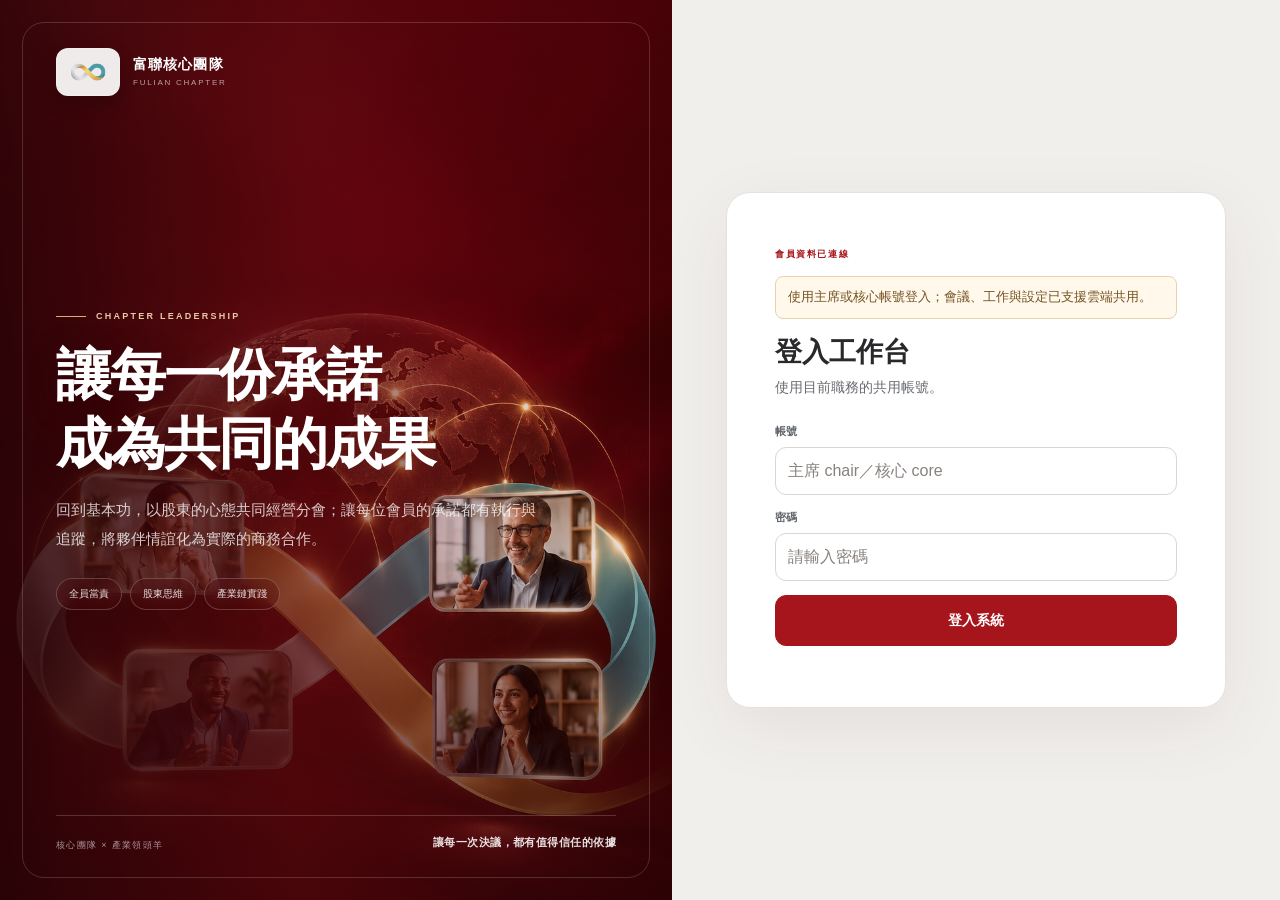
==== commit 3c366dd0: "Enable shared cloud meeting storage with version recovery" ====
--- a/dashboard.html
+++ b/dashboard.html
@@ -6,9 +6,9 @@
   <meta http-equiv="Content-Security-Policy" content="default-src 'self'; script-src 'self'; style-src 'self'; img-src 'self' data:; connect-src https://fahrblkukuhgveiptufn.supabase.co; form-action 'none'; base-uri 'none'">
   <title>主頁儀表板｜富聯核心團隊</title>
   <link rel="icon" href="assets/images/fulian-favicon.png">
-  <link rel="stylesheet" href="member-data.css?v=0825ac26d2aa"><link rel="stylesheet" href="release-preview.css?v=39c7cad80e09">
-  <link rel="stylesheet" href="dashboard-base.css?v=181aa69a3d23"><link rel="stylesheet" href="announcement-board.css?v=3326a0ef3b85"><link rel="stylesheet" href="dashboard.css?v=f2880ca22e4e"><link rel="stylesheet" href="work-boards.css?v=79ee6f6ba7a9"><link rel="stylesheet" href="card-details.css?v=7a8b37bf23b4"><link rel="stylesheet" href="meeting-workspace.css?v=5da24da64196">
-  <script src="chair-auth.js?v=abb801f273bf" defer></script><script src="member-data.js?v=5502738f359d" defer></script><script src="preview-session.js?v=c86554d1925e" defer></script><script src="card-model.js?v=4b19786f4772" defer></script><script src="power-of-one.js?v=94ed222419ba" defer></script><script src="meeting-model.js?v=e3b89f769939" defer></script><script src="term-kpi.js?v=9efe5528651f" defer></script><script src="consensus-settings.js?v=2dae36c5f604" defer></script><script src="dashboard-store.js?v=588e5dc48e0c" defer></script><script src="training-catalog-snapshot.js?v=cde7b402d5a1" defer></script><script src="calendar-model.js?v=c53b80fc2b59" defer></script><script src="board-model.js?v=e3a85f070fed" defer></script><script src="delete-confirmation.js?v=cc80c4fe2883" defer></script><script src="work-boards.js?v=c94b4dd5fa50" defer></script><script src="card-details.js?v=e7ee0c03b4df" defer></script><script src="meeting-workspace.js?v=da2520cdf93f" defer></script><script src="term-kpi-ui.js?v=50f4f9090bc4" defer></script><script src="home-layout.js?v=fbf6bdad71d6" defer></script><script src="dashboard.js?v=e866b21deeb6" defer></script>
+  <link rel="stylesheet" href="member-data.css?v=7266a0e99a34"><link rel="stylesheet" href="release-preview.css?v=39c7cad80e09">
+  <link rel="stylesheet" href="dashboard-base.css?v=181aa69a3d23"><link rel="stylesheet" href="announcement-board.css?v=3326a0ef3b85"><link rel="stylesheet" href="dashboard.css?v=82b39382c8e5"><link rel="stylesheet" href="work-boards.css?v=79ee6f6ba7a9"><link rel="stylesheet" href="card-details.css?v=7a8b37bf23b4"><link rel="stylesheet" href="meeting-workspace.css?v=5da24da64196">
+  <script src="chair-auth.js?v=5dfb48bdd3ec" defer></script><script src="member-data.js?v=432ea3ed748d" defer></script><script src="preview-session.js?v=c86554d1925e" defer></script><script src="card-model.js?v=4b19786f4772" defer></script><script src="power-of-one.js?v=94ed222419ba" defer></script><script src="meeting-model.js?v=e3b89f769939" defer></script><script src="term-kpi.js?v=9efe5528651f" defer></script><script src="consensus-settings.js?v=2dae36c5f604" defer></script><script src="cloud-store.js?v=530fea796031" defer></script><script src="dashboard-store.js?v=e4bd74e6ca1e" defer></script><script src="training-catalog-snapshot.js?v=cde7b402d5a1" defer></script><script src="calendar-model.js?v=c53b80fc2b59" defer></script><script src="board-model.js?v=e3a85f070fed" defer></script><script src="delete-confirmation.js?v=4c52e1052133" defer></script><script src="work-boards.js?v=c054e7122ea9" defer></script><script src="card-details.js?v=9db6f430ce08" defer></script><script src="meeting-workspace.js?v=7eb081c6fc91" defer></script><script src="term-kpi-ui.js?v=d2a5881ad38a" defer></script><script src="home-layout.js?v=fbf6bdad71d6" defer></script><script src="dashboard.js?v=e4133827b4d3" defer></script>
 </head>
 <body>
   <a class="skip-link" href="#mainContent">跳到頁面內容</a>
@@ -36,18 +36,18 @@
         <div class="page-heading"><small>富聯分會・核心團隊</small><strong id="pageName">主頁儀表板</strong></div>
         <div class="top-actions">
           <button class="guide-help-button" id="help" title="所在頁面教學"><span class="guide-icon">?</span><span class="tool-label">操作教學</span></button>
-          <button class="release-trigger" id="version" title="查看版本更新">v0.6<span class="local-label"> 會員唯讀</span></button>
+          <button class="release-trigger" id="version" title="查看版本更新">v0.7<span class="local-label"> 雲端共用</span></button>
           <div class="role-switch"><span class="tool-label">登入身分</span><b data-identity></b><span data-role class="role-detail"></span></div>
           <button class="notice" id="bell" aria-label="開啟通知中心" aria-expanded="false" aria-controls="notificationPanel"><svg viewBox="0 0 24 24" aria-hidden="true"><path d="M18 8a6 6 0 0 0-12 0c0 7-3 7-3 9h18c0-2-3-2-3-9M10 21h4"/></svg><span id="noticeCount" hidden></span></button>
-          <aside class="notification-panel" id="notificationPanel" hidden aria-label="通知中心"><header><strong>通知中心</strong><button id="readAll" class="text-button">全部已讀</button></header><p class="muted tiny">本機工作提醒</p><div id="notificationList"></div></aside>
+          <aside class="notification-panel" id="notificationPanel" hidden aria-label="通知中心"><header><strong>通知中心</strong><button id="readAll" class="text-button">全部已讀</button></header><p class="muted tiny">工作提醒</p><div id="notificationList"></div></aside>
         </div>
       </header>
       <div class="storage-alert" id="storageAlert" role="alert" hidden></div>
-      <p class="release-preview-note release-preview-bar">會員資料已連線。會議與工作仍只保存在目前瀏覽器，尚未多人同步；可至「系統設定」匯出備份。</p>
+      <p class="release-preview-note release-preview-bar" id="cloudStatus" role="status">正在連接雲端資料…</p>
       <div class="content" id="mainContent" tabindex="-1">
         <section id="meetingWorkspace" data-section="meeting" aria-label="會議紀錄與工作安排" hidden></section>
         <section id="unitContent" class="unit-content" data-section="units" hidden></section>
-        <section class="panel announcement-board" data-section="board" aria-labelledby="boardTitle"><div class="announcement-head"><div><small>TEAM NOTICE BOARD</small><h2 id="boardTitle">核心團隊留言板</h2></div><span>本機保存</span></div><div class="announcement-layout"><form class="announcement-compose" id="messageForm"><label for="messageInput">留下公告、提醒或交接資訊</label><textarea id="messageInput" maxlength="1000" required placeholder="輸入想留給團隊的內容…"></textarea><footer><button type="submit">發布留言</button><small id="messageLength">0／1000</small><span data-identity></span></footer></form><div class="announcement-list" id="messageList" aria-live="polite"></div></div></section>
+        <section class="panel announcement-board" data-section="board" aria-labelledby="boardTitle"><div class="announcement-head"><div><small>TEAM NOTICE BOARD</small><h2 id="boardTitle">核心團隊留言板</h2></div><span>雲端共用</span></div><div class="announcement-layout"><form class="announcement-compose" id="messageForm"><label for="messageInput">留下公告、提醒或交接資訊</label><textarea id="messageInput" maxlength="1000" required placeholder="輸入想留給團隊的內容…"></textarea><footer><button type="submit">發布留言</button><small id="messageLength">0／1000</small><span data-identity></span></footer></form><div class="announcement-list" id="messageList" aria-live="polite"></div></div></section>
         <section class="month-hero home-overview" data-section="hero"><div><span class="eyebrow" id="overviewPeriod"></span><h1>工作總覽</h1></div><div class="hero-summary"><div><small>待完成工作</small><strong id="taskCount">0</strong><span>項工作</span></div><div><small>待開會議</small><strong id="meetingCount">0</strong><span>場會議</span></div><div class="warning"><small>需協助</small><strong id="helpCount">0</strong><span>項工作</span></div></div></section>
         <section id="termKpiPanel" class="panel kpi-panel" data-section="kpi" aria-label="本屆 KPI 目標"></section>
         <section id="powerOfOnePanel" class="panel power-panel" data-section="power" aria-label="本期 Power of One"></section>
@@ -56,8 +56,8 @@
         <section class="panel cases-panel" data-section="tasks"><div class="panel-head"><div><small>WORK CASES</small><h2>工作案件</h2></div><button class="primary small-button" data-new="task">＋ 新增工作</button></div><div class="list-tools"><input id="taskSearch" type="search" aria-label="搜尋工作" placeholder="搜尋工作、負責職務…"><div class="filters" id="taskFilters"><button data-filter="pending" class="active">待處理</button><button data-filter="mine">我的工作</button><button data-filter="help">需協助</button><button data-filter="done">已完成</button><button data-filter="all">全部</button></div></div><div class="record-list" id="taskList"></div></section>
         <section class="panel cases-panel" data-section="meetings"><div class="panel-head"><div><small>MEETING CASES</small><h2>會議案件</h2></div><button class="primary small-button" data-new="meeting">＋ 新增會議</button></div><div class="list-tools"><input id="meetingSearch" type="search" aria-label="搜尋會議" placeholder="搜尋會議、召集職務…"><select id="meetingFilter" aria-label="會議狀態"><option value="pending">待處理</option><option value="follow">待追蹤</option><option value="done">已結束</option><option value="all">全部</option></select></div><div class="record-list" id="meetingList"></div></section>
         <section class="panel" data-section="resources" hidden><div class="panel-head"><div><small>TEAM RESOURCES</small><h2>常用資源</h2></div><button class="primary small-button" id="newLink">＋ 新增連結</button></div><div id="resourceList"></div></section>
-        <section class="panel" data-section="updates" hidden><div class="panel-head"><div><small>RELEASE NOTES</small><h2>系統更新</h2></div></div><article class="release-copy"><h3>共識設定與後續連動</h3><p class="muted">2026-09-23</p><p>活動日期儲存後進月曆；會前會沿用共識時段；交接項目可排序並帶入新會議草稿。Power of One可在議程內直接設定首頁顯示。</p><hr><h3>共識 KPI 與各執掌目標</h3><p class="muted">2026-09-23</p><p>KPI 直接填九項數字，修改後隨會議儲存並更新首頁；各執掌的看見與職務目標分開填寫。</p><hr><h3>留言板移到首頁最上方</h3><p class="muted">2026-09-22</p><p>進入首頁先看核心團隊留言板，其後為工作總覽、本屆 KPI 與 Power of One。</p><hr><h3>首頁閱讀精簡</h3><p class="muted">2026-09-22</p><p>工作總覽改為短列；KPI按分會規模、商務活動、會員經營分組，名稱與數值同列，九項持續可見。</p><hr><h3>本屆 KPI 目標</h3><p class="muted">2026-09-22 · 本機試看</p><p>首頁常駐九項本屆目標。點設定目標即可填寫，未定項目可留空；儲存後同步首頁，修改紀錄保留。此區顯示目標值，尚未接入實績。</p><hr><h3>首頁 Power of One</h3><p class="muted">2026-09-22 · 本機試看</p><p>會議內新增 Power of One 設定。填主題、期間與具體行動，勾選在首頁顯示並儲存後，首頁呈現本期重點；也能查看即將開始、過往設定及來源會議。</p><hr><h3>會議專屬頁面</h3><p class="muted">2026-09-21</p><p>開啟會議後進入完整頁面，議程與紀錄隨頁面展開。可返回原入口，離開前若有未儲存內容會先提醒。</p><hr><h3>看板與卡片刪除防護</h3><p class="muted">2026-09-21 · 本機試看</p><p>看板設定及卡片更多操作新增刪除入口。顯示影響並輸入完整名稱後才可永久刪除；非空看板及會議來源卡片先保護。卡片刪除會同步移除對應工作與月曆項目，目前無復原功能。</p><hr><span class="status-pill blue">v0.5 · 本機試看</span><h3>會議議程與工作安排</h3><p class="muted">2026-09-18</p><p>會前會與會後會開啟即有各執掌議程；每個議程有獨立填寫區，可新增紀錄，按需加入標籤、例會場次及協作單位。儲存後安排進對應執掌的工作區，與工作清單、月曆共用進度，並能回查來源議程。</p><p>會後會模板為可修改起點。本機保存，尚無跨裝置或正式多人協作。</p><hr><span class="status-pill blue">v0.4 · 本機試看</span><h3>卡片詳情與工作區收合</h3><p class="muted">2026-09-17</p><p>卡片採內容／留言與活動的雙欄介面，加入標籤、起訖日期、待辦清單、成員、附件、封面、移動與複製；卡片正面顯示摘要。各執掌工作區可整組收合，預設只占一行。</p><p>本機附件單檔 750 KB、合計 2 MB；大型檔案可附連結。成員與留言尚無正式帳號權限或網路通知。</p><hr><span class="status-pill blue">v0.3 · 本機試看</span><h3>各執掌工作看板</h3><p class="muted">2026-09-17</p><p>主席與七個核心職務各有工作區，可展開看板、成員與設定。建立封面看板、自訂清單、原位新增卡片、拖曳排序及跨欄移動；卡片共用原工作案件與月曆資料。</p><p>本機成員名單不會開通帳號；正式權限與多人同步尚未啟用。</p><hr><span class="status-pill blue">v0.2 · 本機試看</span><h3>主控板與工作總覽</h3><p class="muted">2026-09-12</p><p>延續委員會的可收縮工具列及頂部工具；加入留言板、會員狀態版位、工作月曆、工作與會議案件。</p><ul><li>留言板只保留在主頁，移除左側主選單入口。</li><li>最新會員狀態以分會整體紅綠燈人數與比例為主，預留資料更新日期；未串接時顯示「—」。</li><li>工作與會議可新增、更新並連動月曆；會議可安排保留來源的後續工作。</li></ul><p>留言、案件與資源保存在目前瀏覽器。正式登入、會員資料串接及多人同步尚未啟用。</p><hr><strong>v0.1 · 登入與品牌視覺</strong><p>四類身分試看、無限商機主視覺與本屆主軸文案。</p></article></section>
-        <section class="panel" data-section="settings" hidden><div class="panel-head"><div><small>SETTINGS</small><h2>系統設定</h2></div></div><div class="settings-row"><div><h3>本機資料</h3><p class="muted">包含此新版的留言、案件、資源、看板與單位協作名單。</p></div><button class="secondary" id="exportData">匯出備份</button></div><div class="settings-row"><div><h3>首頁排列</h3><p class="muted">按住標題區或 ⠿ 拖移，手機長按；此瀏覽器依所選身分記住排列。</p></div><button class="secondary" id="homeLayoutReset">恢復預設排列</button></div><div class="settings-row"><div><h3>目前身分</h3><p><strong data-identity></strong> · <span data-role></span></p><p class="muted">正式帳號登入；核心職務由本人選擇。會議與工作尚未雲端共用。</p></div></div></section>
+        <section class="panel" data-section="updates" hidden><div class="panel-head"><div><small>RELEASE NOTES</small><h2>系統更新</h2></div></div><article class="release-copy"><h3>v0.7 會議與工作雲端共用</h3><p>儲存成功後主席與核心可共同讀取；每次變更保留版本，衝突與連線失敗保留草稿。系統設定可查看及復原雲端版本。</p><hr><h3>恢復會員燈號圓餅圖</h3><p class="muted">2026-09-23</p><p>保留原本圓餅圖與燈號人數、比例，改用真實會員數據；會員名單與數據可展開查看。</p><hr><h3>共識設定與後續連動</h3><p class="muted">2026-09-23</p><p>活動日期儲存後進月曆；會前會沿用共識時段；交接項目可排序並帶入新會議草稿。Power of One可在議程內直接設定首頁顯示。</p><hr><h3>共識 KPI 與各執掌目標</h3><p class="muted">2026-09-23</p><p>KPI 直接填九項數字，修改後隨會議儲存並更新首頁；各執掌的看見與職務目標分開填寫。</p><hr><h3>留言板移到首頁最上方</h3><p class="muted">2026-09-22</p><p>進入首頁先看核心團隊留言板，其後為工作總覽、本屆 KPI 與 Power of One。</p><hr><h3>首頁閱讀精簡</h3><p class="muted">2026-09-22</p><p>工作總覽改為短列；KPI按分會規模、商務活動、會員經營分組，名稱與數值同列，九項持續可見。</p><hr><h3>本屆 KPI 目標</h3><p class="muted">2026-09-22 · 本機試看</p><p>首頁常駐九項本屆目標。點設定目標即可填寫，未定項目可留空；儲存後同步首頁，修改紀錄保留。此區顯示目標值，尚未接入實績。</p><hr><h3>首頁 Power of One</h3><p class="muted">2026-09-22 · 本機試看</p><p>會議內新增 Power of One 設定。填主題、期間與具體行動，勾選在首頁顯示並儲存後，首頁呈現本期重點；也能查看即將開始、過往設定及來源會議。</p><hr><h3>會議專屬頁面</h3><p class="muted">2026-09-21</p><p>開啟會議後進入完整頁面，議程與紀錄隨頁面展開。可返回原入口，離開前若有未儲存內容會先提醒。</p><hr><h3>看板與卡片刪除防護</h3><p class="muted">2026-09-21 · 本機試看</p><p>看板設定及卡片更多操作新增刪除入口。顯示影響並輸入完整名稱後才可永久刪除；非空看板及會議來源卡片先保護。卡片刪除會同步移除對應工作與月曆項目，目前無復原功能。</p><hr><span class="status-pill blue">v0.5 · 本機試看</span><h3>會議議程與工作安排</h3><p class="muted">2026-09-18</p><p>會前會與會後會開啟即有各執掌議程；每個議程有獨立填寫區，可新增紀錄，按需加入標籤、例會場次及協作單位。儲存後安排進對應執掌的工作區，與工作清單、月曆共用進度，並能回查來源議程。</p><p>會後會模板為可修改起點。本機保存，尚無跨裝置或正式多人協作。</p><hr><span class="status-pill blue">v0.4 · 本機試看</span><h3>卡片詳情與工作區收合</h3><p class="muted">2026-09-17</p><p>卡片採內容／留言與活動的雙欄介面，加入標籤、起訖日期、待辦清單、成員、附件、封面、移動與複製；卡片正面顯示摘要。各執掌工作區可整組收合，預設只占一行。</p><p>本機附件單檔 750 KB、合計 2 MB；大型檔案可附連結。成員與留言尚無正式帳號權限或網路通知。</p><hr><span class="status-pill blue">v0.3 · 本機試看</span><h3>各執掌工作看板</h3><p class="muted">2026-09-17</p><p>主席與七個核心職務各有工作區，可展開看板、成員與設定。建立封面看板、自訂清單、原位新增卡片、拖曳排序及跨欄移動；卡片共用原工作案件與月曆資料。</p><p>本機成員名單不會開通帳號；正式權限與多人同步尚未啟用。</p><hr><span class="status-pill blue">v0.2 · 本機試看</span><h3>主控板與工作總覽</h3><p class="muted">2026-09-12</p><p>延續委員會的可收縮工具列及頂部工具；加入留言板、會員狀態版位、工作月曆、工作與會議案件。</p><ul><li>留言板只保留在主頁，移除左側主選單入口。</li><li>最新會員狀態以分會整體紅綠燈人數與比例為主，預留資料更新日期；未串接時顯示「—」。</li><li>工作與會議可新增、更新並連動月曆；會議可安排保留來源的後續工作。</li></ul><p>留言、案件與資源保存在目前瀏覽器。正式登入、會員資料串接及多人同步尚未啟用。</p><hr><strong>v0.1 · 登入與品牌視覺</strong><p>四類身分試看、無限商機主視覺與本屆主軸文案。</p></article></section>
+        <section class="panel" data-section="settings" hidden><div class="panel-head"><div><small>SETTINGS</small><h2>系統設定</h2></div></div><div class="settings-row"><div><h3>資料與備份</h3><p class="muted">包含此新版的留言、案件、資源、看板與單位協作名單。</p></div><button class="secondary" id="exportData">匯出備份</button></div><div class="settings-row"><div><h3>雲端保存</h3><p>重新讀取其他人的更新，或查看與復原歷史版本。</p></div><button id="refreshCloud">重新讀取雲端</button><button id="cloudHistory">雲端版本與復原</button><button id="exportPending">匯出待送草稿</button></div><div class="settings-row"><div><h3>首頁排列</h3><p class="muted">按住標題區或 ⠿ 拖移，手機長按；此瀏覽器依所選身分記住排列。</p></div><button class="secondary" id="homeLayoutReset">恢復預設排列</button></div><div class="settings-row"><div><h3>目前身分</h3><p><strong data-identity></strong> · <span data-role></span></p><p class="muted">正式帳號登入；核心職務由本人選擇。會議與工作由主席及核心共用。</p></div></div></section>
       </div>
     </main>
   </div>
@@ -69,5 +69,5 @@
   <dialog id="trainingDialog" aria-labelledby="trainingTitle"><header class="dialog-head"><h2 id="trainingTitle">培訓資訊</h2><button class="icon-button" id="closeTraining" aria-label="關閉培訓資訊">×</button></header><div id="trainingContent" class="help-content"></div></dialog>
   <dialog id="helpDialog" aria-labelledby="helpTitle"><header class="dialog-head"><h2 id="helpTitle">所在頁面教學</h2><button class="icon-button" id="closeHelp" aria-label="關閉教學">×</button></header><div id="helpContent" class="help-content"></div></dialog>
   <p class="toast" id="toast" role="status" hidden></p>
-</body>
+<dialog id="cloudSaving" aria-label="正在儲存"><p>正在儲存至雲端，請稍候…</p></dialog><dialog id="cloudVersions" aria-label="雲端版本與復原"></dialog></body>
 </html>
--- a/member-data.css
+++ b/member-data.css
@@ -1 +1,19 @@
-.member-totals{display:flex;gap:10px 18px;align-items:center;flex-wrap:wrap;margin:12px 0}.member-totals>span{font-size:13px}.light-0{color:#1b7251}.light-1{color:#876318}.light-2{color:#b02029}.member-directory{margin-top:14px}.member-directory>summary{cursor:pointer;font-weight:650;padding:10px 0}.member-search{display:grid;gap:6px;max-width:360px;margin:10px 0;font-size:13px}.member-search input{border:1px solid #d9dfe5;border-radius:7px;padding:10px;font:inherit;width:100%}.member-table-scroll{overflow:auto;max-width:100%}.member-table{border-collapse:collapse;width:100%;font-size:13px;white-space:nowrap}.member-table th,.member-table td{padding:10px 12px;border-bottom:1px solid #e8eaed;text-align:right}.member-table th:first-child,.member-table td:nth-child(2){text-align:left}.member-table thead{background:#f4f5f7}.member-table tbody th{font-weight:600}.status-panel{min-width:0}#loginError{color:#a91419;line-height:1.5;font-size:13px}
+.member-directory{margin-top:14px}.member-directory>summary{cursor:pointer;font-weight:650;padding:10px 0}.member-search{display:grid;gap:6px;max-width:360px;margin:10px 0;font-size:13px}.member-search input{border:1px solid #d9dfe5;border-radius:7px;padding:10px;font:inherit;width:100%}.member-table-scroll{overflow:auto;max-width:100%}.member-table{border-collapse:collapse;width:100%;font-size:13px;white-space:nowrap}.member-table th,.member-table td{padding:10px 12px;border-bottom:1px solid #e8eaed;text-align:right}.member-table th:first-child,.member-table td:nth-child(2){text-align:left}.member-table thead{background:#f4f5f7}.member-table tbody th{font-weight:600}.status-panel{min-width:0}#loginError{color:#a91419;line-height:1.5;font-size:13px}
+
+/* Restore the original chart/legend layout with real read-only data. */
+.status-panel .member-donut{background:none}
+.status-panel .member-donut:before{display:none}
+.member-donut svg{position:absolute;inset:0;width:100%;height:100%}
+.member-donut circle{fill:none;stroke-width:22}
+.member-ring{stroke:#e6e7e8}
+.member-slice.green{stroke:var(--green)}
+.member-slice.yellow{stroke:var(--yellow)}
+.member-slice.red{stroke:#c94147}
+.member-slice.black{stroke:#36393d}
+.member-slice.pending{stroke:#9ba6b2}
+.member-status-chart .legend i.pending{background:#9ba6b2}
+.member-status-chart .legend strong{color:var(--ink)}
+.member-status-chart .legend>div{grid-template-columns:10px minmax(45px,1fr) 28px 46px}
+.member-status-chart .legend small{display:block;text-align:right}
+.member-status-chart .legend strong{text-align:right}
+@media(max-width:360px){.status-panel .member-status-chart{flex-direction:column;align-items:center}.member-status-chart .legend{width:100%}}
--- a/dashboard.css
+++ b/dashboard.css
@@ -55,3 +55,5 @@
 .home-layout-enabled .home-drag-handle{border:0;background:transparent;padding:0;width:30px;height:30px;min-height:30px;font-size:22px;color:#8a8e94}.home-layout-enabled .home-drag-handle:focus-visible{background:#f3eeee;color:#a91419}
 
 .calendar-panel [data-calendar-kind="activity"]{--category-ink:#936212;--category-bg:#fff5d9;--category-accent:#bd8b27}
+
+#cloudVersions{max-width:min(720px,90vw);max-height:85vh;overflow:auto;padding:24px;border:0;border-radius:12px}#cloudVersions button{margin:8px}#cloudVersions select{max-width:100%}.cloud-diff{white-space:pre-wrap;overflow-wrap:anywhere}#cloudSaving{border:0;border-radius:12px;padding:24px}#cloudSaving::backdrop{background:#0004}
